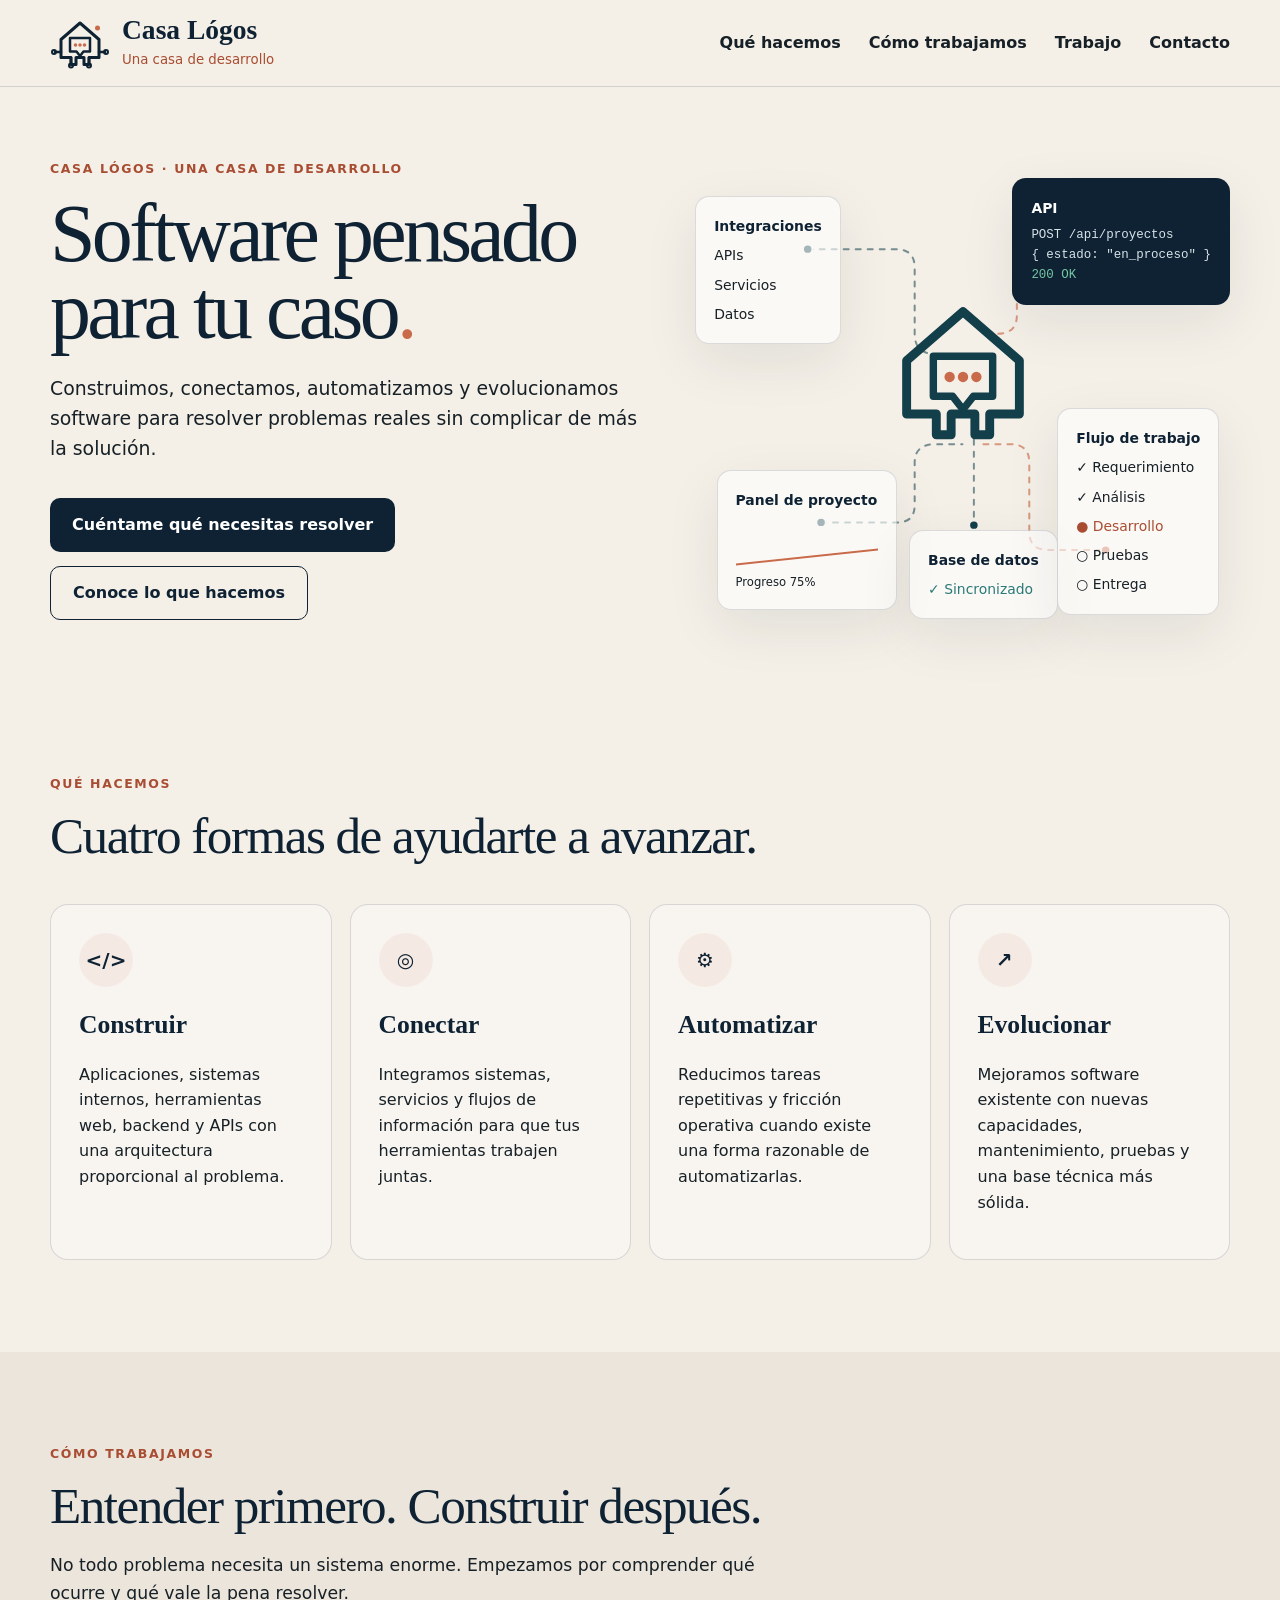
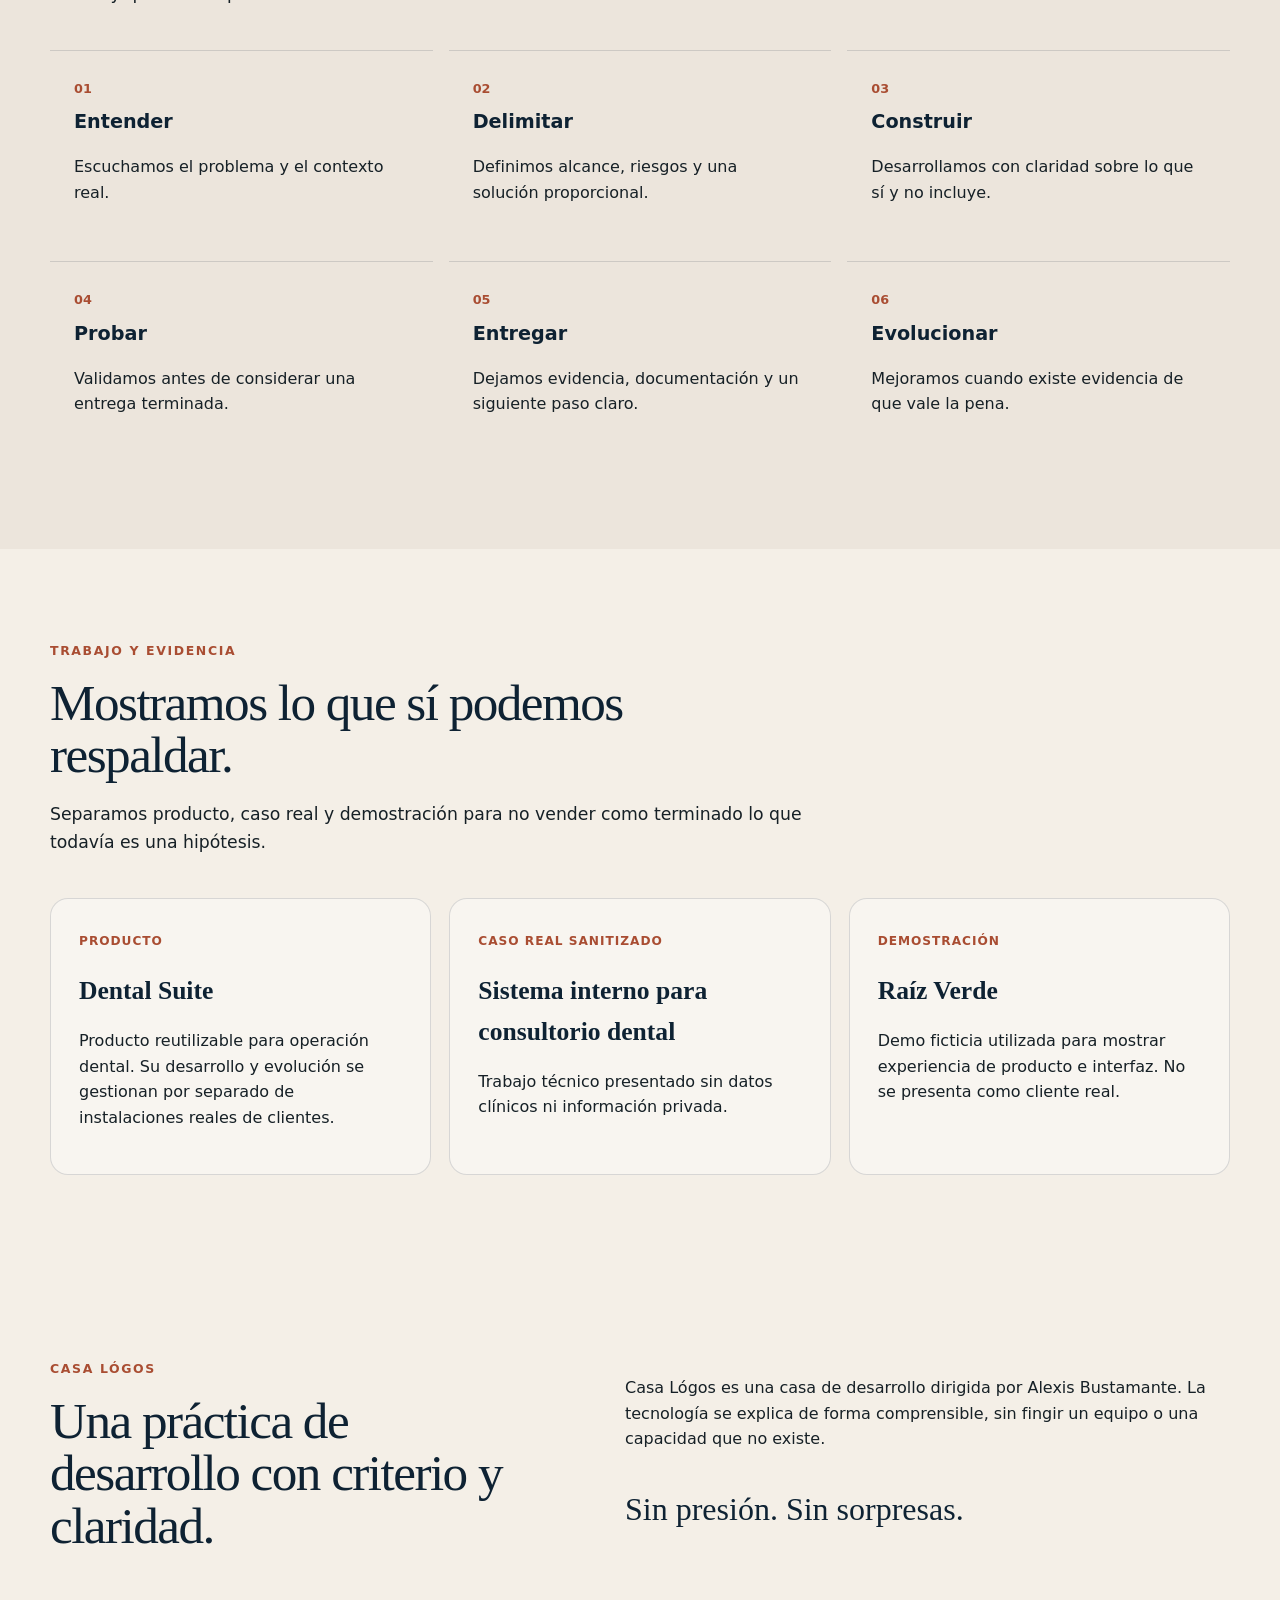
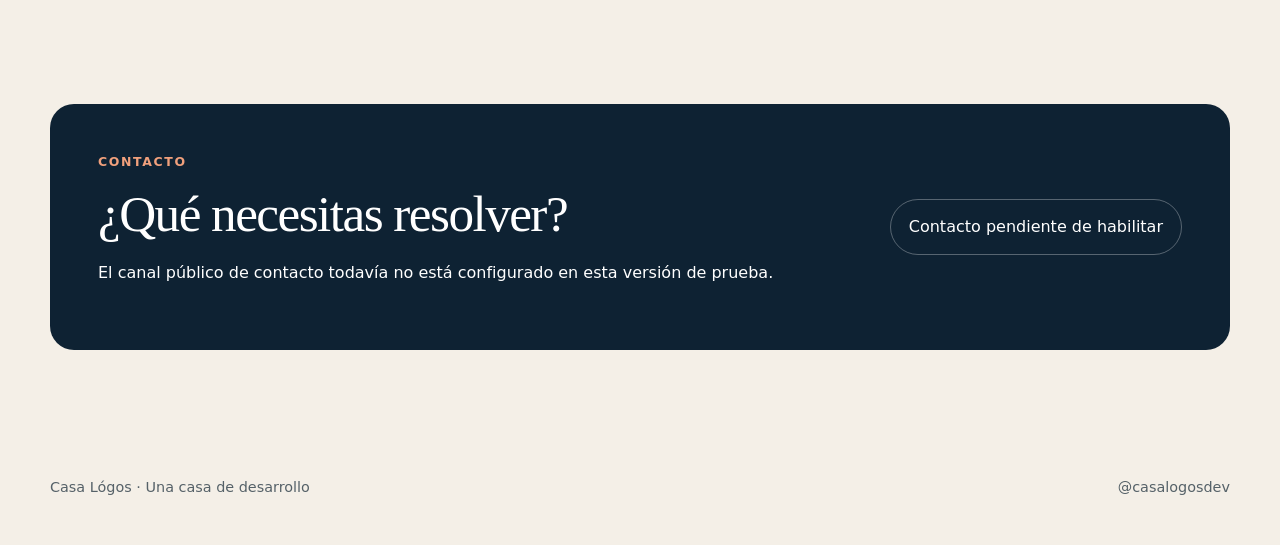
==== index.html @ 87849e40 "feat: refine landing hero and visual hierarchy" ====
<!doctype html>
<html lang="es">
<head>
<meta charset="utf-8">
<meta name="viewport" content="width=device-width, initial-scale=1">
<title>Casa Lógos — Una casa de desarrollo</title>
<meta name="description" content="Casa Lógos construye, conecta, automatiza y evoluciona software pensado para tu caso.">
<link rel="icon" href="assets/favicon.svg" type="image/svg+xml">
<link rel="stylesheet" href="styles.css">
</head>
<body>
<header class="site-header">
<div class="container nav">
<a class="brand" href="#inicio" aria-label="Casa Lógos, inicio">
<svg class="brand-mark" viewBox="0 0 120 120" aria-hidden="true">
<path d="M22 53 60 20l38 33v36H78v14H68V89H52v14H42V89H22Z" fill="none" stroke="currentColor" stroke-width="6" stroke-linejoin="round"/>
<path d="M40 50h40v27H67l-7 9-7-9H40Z" fill="none" stroke="currentColor" stroke-width="5" stroke-linejoin="round"/>
<circle cx="51" cy="64" r="3.5"/><circle cx="60" cy="64" r="3.5"/><circle cx="69" cy="64" r="3.5"/>
<path d="M22 78H10M98 78h12M42 89v12M78 89v12" fill="none" stroke="currentColor" stroke-width="5" stroke-linecap="round"/>
<circle cx="8" cy="78" r="4" fill="none" stroke="currentColor" stroke-width="4"/>
<circle cx="112" cy="78" r="4" fill="none" stroke="currentColor" stroke-width="4"/>
<circle cx="42" cy="105" r="4" fill="none" stroke="currentColor" stroke-width="4"/>
<circle cx="78" cy="105" r="4" fill="none" stroke="currentColor" stroke-width="4"/>
<circle class="accent-dot" cx="95" cy="30" r="5"/>
</svg>
<span><strong>Casa Lógos</strong><small>Una casa de desarrollo</small></span>
</a>
<button class="menu-toggle" aria-expanded="false" aria-controls="menu">Menú</button>
<nav id="menu" class="menu">
<a href="#que-hacemos">Qué hacemos</a>
<a href="#como-trabajamos">Cómo trabajamos</a>
<a href="#trabajo">Trabajo</a>
<a href="#contacto">Contacto</a>
</nav>
</div>
</header>

<main>
<section id="inicio" class="hero">
<div class="container hero-grid">
<div class="hero-copy">
<p class="eyebrow">Casa Lógos · Una casa de desarrollo</p>
<h1>Software pensado<br>para tu caso<span>.</span></h1>
<p class="lead">Construimos, conectamos, automatizamos y evolucionamos software para resolver problemas reales sin complicar de más la solución.</p>
<div class="hero-actions">
<a class="btn primary" href="#contacto">Cuéntame qué necesitas resolver</a>
<a class="btn secondary" href="#que-hacemos">Conoce lo que hacemos</a>
</div>
</div>

<div class="system-visual" aria-label="Diagrama ilustrativo de software, integraciones y flujo de trabajo">
<svg class="system-links" viewBox="0 0 560 500" aria-hidden="true" preserveAspectRatio="none">
<path class="link link-blue" d="M118 98 H210 Q230 98 230 118 V190 Q230 212 252 212 H282"/>
<path class="link link-orange" d="M440 88 H355 Q337 88 337 106 V170 Q337 190 316 190 H300"/>
<path class="link link-blue" d="M132 395 H212 Q230 395 230 376 V330 Q230 310 252 310 H280"/>
<path class="link link-orange" d="M302 310 H330 Q350 310 350 330 V405 Q350 425 370 425 H430"/>
<path class="link link-blue" d="M292 292 V398"/>
<circle class="link-node blue-node" cx="118" cy="98" r="5"/>
<circle class="link-node orange-node" cx="440" cy="88" r="5"/>
<circle class="link-node blue-node" cx="132" cy="395" r="5"/>
<circle class="link-node orange-node" cx="430" cy="425" r="5"/>
<circle class="link-node blue-node" cx="292" cy="398" r="5"/>
</svg>
<div class="node center-node">
<svg viewBox="0 0 120 120" aria-hidden="true">
<path d="M22 53 60 20l38 33v36H78v14H68V89H52v14H42V89H22Z" fill="none" stroke="currentColor" stroke-width="6" stroke-linejoin="round"/>
<path d="M40 50h40v27H67l-7 9-7-9H40Z" fill="none" stroke="currentColor" stroke-width="5" stroke-linejoin="round"/>
<circle cx="51" cy="64" r="3.5"/><circle cx="60" cy="64" r="3.5"/><circle cx="69" cy="64" r="3.5"/>
</svg>
</div>
<div class="panel integrations"><strong>Integraciones</strong><span>APIs</span><span>Servicios</span><span>Datos</span></div>
<div class="panel api"><strong>API</strong><code>POST /api/proyectos<br>{ estado: "en_proceso" }<br><span>200 OK</span></code></div>
<div class="panel progress"><strong>Panel de proyecto</strong><div class="spark"></div><small>Progreso 75%</small></div>
<div class="panel database"><strong>Base de datos</strong><span>✓ Sincronizado</span></div>
<div class="panel workflow"><strong>Flujo de trabajo</strong><span>✓ Requerimiento</span><span>✓ Análisis</span><span class="active">● Desarrollo</span><span>○ Pruebas</span><span>○ Entrega</span></div>
</div>
</div>
</section>

<section id="que-hacemos" class="section">
<div class="container">
<div class="section-heading">
<p class="eyebrow">Qué hacemos</p>
<h2>Cuatro formas de ayudarte a avanzar.</h2>
</div>
<div class="cards">
<article class="card"><div class="icon">&lt;/&gt;</div><h3>Construir</h3><p>Aplicaciones, sistemas internos, herramientas web, backend y APIs con una arquitectura proporcional al problema.</p></article>
<article class="card"><div class="icon">◎</div><h3>Conectar</h3><p>Integramos sistemas, servicios y flujos de información para que tus herramientas trabajen juntas.</p></article>
<article class="card"><div class="icon">⚙</div><h3>Automatizar</h3><p>Reducimos tareas repetitivas y fricción operativa cuando existe una forma razonable de automatizarlas.</p></article>
<article class="card"><div class="icon">↗</div><h3>Evolucionar</h3><p>Mejoramos software existente con nuevas capacidades, mantenimiento, pruebas y una base técnica más sólida.</p></article>
</div>
</div>
</section>

<section id="como-trabajamos" class="section alt">
<div class="container">
<div class="section-heading">
<p class="eyebrow">Cómo trabajamos</p>
<h2>Entender primero. Construir después.</h2>
<p>No todo problema necesita un sistema enorme. Empezamos por comprender qué ocurre y qué vale la pena resolver.</p>
</div>
<ol class="steps">
<li><span>01</span><strong>Entender</strong><p>Escuchamos el problema y el contexto real.</p></li>
<li><span>02</span><strong>Delimitar</strong><p>Definimos alcance, riesgos y una solución proporcional.</p></li>
<li><span>03</span><strong>Construir</strong><p>Desarrollamos con claridad sobre lo que sí y no incluye.</p></li>
<li><span>04</span><strong>Probar</strong><p>Validamos antes de considerar una entrega terminada.</p></li>
<li><span>05</span><strong>Entregar</strong><p>Dejamos evidencia, documentación y un siguiente paso claro.</p></li>
<li><span>06</span><strong>Evolucionar</strong><p>Mejoramos cuando existe evidencia de que vale la pena.</p></li>
</ol>
</div>
</section>

<section id="trabajo" class="section">
<div class="container">
<div class="section-heading">
<p class="eyebrow">Trabajo y evidencia</p>
<h2>Mostramos lo que sí podemos respaldar.</h2>
<p>Separamos producto, caso real y demostración para no vender como terminado lo que todavía es una hipótesis.</p>
</div>
<div class="work-grid">
<article class="work-card"><span class="tag">Producto</span><h3>Dental Suite</h3><p>Producto reutilizable para operación dental. Su desarrollo y evolución se gestionan por separado de instalaciones reales de clientes.</p></article>
<article class="work-card"><span class="tag">Caso real sanitizado</span><h3>Sistema interno para consultorio dental</h3><p>Trabajo técnico presentado sin datos clínicos ni información privada.</p></article>
<article class="work-card"><span class="tag">Demostración</span><h3>Raíz Verde</h3><p>Demo ficticia utilizada para mostrar experiencia de producto e interfaz. No se presenta como cliente real.</p></article>
</div>
</div>
</section>

<section class="section about">
<div class="container about-grid">
<div>
<p class="eyebrow">Casa Lógos</p>
<h2>Una práctica de desarrollo con criterio y claridad.</h2>
</div>
<div>
<p>Casa Lógos es una casa de desarrollo dirigida por Alexis Bustamante. La tecnología se explica de forma comprensible, sin fingir un equipo o una capacidad que no existe.</p>
<p class="principle">Sin presión. Sin sorpresas.</p>
</div>
</div>
</section>

<section id="contacto" class="contact section">
<div class="container contact-box">
<div>
<p class="eyebrow">Contacto</p>
<h2>¿Qué necesitas resolver?</h2>
<p>El canal público de contacto todavía no está configurado en esta versión de prueba.</p>
</div>
<span class="pending">Contacto pendiente de habilitar</span>
</div>
</section>
</main>

<footer>
<div class="container footer-inner">
<span>Casa Lógos · Una casa de desarrollo</span>
<span>@casalogosdev</span>
</div>
</footer>

<script src="script.js"></script>
</body>
</html>
---- styles.css ----
:root{
--paper:#F4EFE7;
--paper-2:#ECE5DC;
--navy:#0E2233;
--blue:#123F4A;
--teal:#2B7A78;
--orange:#C96B4B;
--orange-text:#A94D32;
--text:#162026;
--white:#FFFFFF;
--border:rgba(14,34,51,.14);
--shadow:0 18px 55px rgba(14,34,51,.08);
}
*{box-sizing:border-box}
html{scroll-behavior:smooth}
body{margin:0;background:var(--paper);color:var(--text);font-family:Inter,system-ui,-apple-system,BlinkMacSystemFont,"Segoe UI",sans-serif;line-height:1.6}
a{color:inherit;text-decoration:none}
.container{width:min(1180px,calc(100% - 40px));margin:auto}
.site-header{position:sticky;top:0;z-index:10;background:rgba(244,239,231,.9);backdrop-filter:blur(14px);border-bottom:1px solid var(--border)}
.nav{min-height:86px;display:flex;align-items:center;justify-content:space-between;gap:28px}
.brand{display:flex;align-items:center;gap:12px;color:var(--navy)}
.brand-mark{width:60px;height:60px;fill:var(--orange);flex:none}
.brand strong{display:block;font-family:Georgia,"Times New Roman",serif;font-size:1.72rem;line-height:1}
.brand small{display:block;color:var(--orange-text);margin-top:6px}
.menu{display:flex;gap:28px;font-weight:600}
.menu a:hover{color:var(--orange-text)}
.menu-toggle{display:none;border:1px solid var(--border);background:transparent;padding:9px 13px;border-radius:999px;color:var(--navy)}
.hero{padding:72px 0 62px}
.hero-grid{display:grid;grid-template-columns:1.05fr .95fr;gap:54px;align-items:center}
.eyebrow{text-transform:uppercase;letter-spacing:.13em;font-weight:800;font-size:.78rem;color:var(--orange-text);margin:0 0 16px}
h1,h2,h3{color:var(--navy);margin-top:0}
h1,h2{font-family:Georgia,"Times New Roman",serif;font-weight:500}
h1{font-size:clamp(3.4rem,6.4vw,6rem);line-height:.94;letter-spacing:-.045em;margin-bottom:24px}
h1 span{color:var(--orange)}
h2{font-size:clamp(2.4rem,4vw,4.2rem);line-height:1.02;letter-spacing:-.03em;margin-bottom:20px}
.lead{font-size:1.18rem;max-width:650px}
.hero-actions{display:flex;gap:14px;flex-wrap:wrap;margin-top:34px}
.btn{display:inline-flex;justify-content:center;align-items:center;min-height:54px;padding:0 22px;border-radius:10px;font-weight:800}
.btn.primary{background:var(--navy);color:white}
.btn.secondary{border:1.5px solid var(--navy);color:var(--navy)}
.system-visual{position:relative;min-height:460px}
.system-links{position:absolute;inset:0;width:100%;height:100%;z-index:0;pointer-events:none}
.link{fill:none;stroke-width:2;stroke-linecap:round;stroke-dasharray:5 7;vector-effect:non-scaling-stroke}
.link-blue{stroke:rgba(18,63,74,.55)}
.link-orange{stroke:rgba(201,107,75,.65)}
.link-node{stroke:var(--paper);stroke-width:2;vector-effect:non-scaling-stroke}
.blue-node{fill:var(--blue)}
.orange-node{fill:var(--orange)}
.node,.panel{position:absolute;z-index:1;background:rgba(255,255,255,.62);border:1px solid var(--border);box-shadow:var(--shadow);border-radius:14px}
.center-node{width:178px;height:178px;left:50%;top:46%;transform:translate(-50%,-50%);display:grid;place-items:center;background:transparent;border:none;box-shadow:none;color:var(--blue);fill:var(--orange)}
.center-node svg{width:100%;height:100%}
.panel{padding:18px;display:flex;flex-direction:column;gap:7px;font-size:.87rem}
.panel strong{color:var(--navy)}
.integrations{left:0;top:8%}
.api{right:0;top:4%;background:var(--navy);color:#d8e3e8}
.api strong{color:#fff}.api code{font-size:.78rem}.api code span{color:#73c7a3}
.progress{left:4%;bottom:2%;width:180px}
.spark{height:34px;border-bottom:2px solid var(--orange);transform:skewY(-6deg);margin:5px 0 8px}
.database{left:40%;bottom:0}
.database span{color:var(--teal)}
.workflow{right:2%;bottom:1%}
.workflow .active{color:var(--orange-text)}
.section{padding:92px 0}
.section.alt{background:var(--paper-2)}
.section-heading{max-width:760px;margin-bottom:42px}
.section-heading>p:not(.eyebrow){font-size:1.08rem}
.cards{display:grid;grid-template-columns:repeat(4,1fr);gap:18px}
.card,.work-card{border:1px solid var(--border);border-radius:18px;padding:28px;background:rgba(255,255,255,.38);min-height:250px}
.card .icon{width:54px;height:54px;border-radius:50%;display:grid;place-items:center;background:rgba(201,107,75,.08);color:var(--navy);font-weight:900;font-size:1.25rem}
.card h3,.work-card h3{font-family:Georgia,"Times New Roman",serif;font-size:1.6rem;margin:18px 0 12px}
.steps{list-style:none;padding:0;margin:0;display:grid;grid-template-columns:repeat(3,1fr);gap:16px}
.steps li{padding:24px;border-top:1px solid var(--border)}
.steps span{font-weight:800;color:var(--orange-text);font-size:.8rem}
.steps strong{display:block;color:var(--navy);font-size:1.2rem;margin-top:7px}
.work-grid{display:grid;grid-template-columns:repeat(3,1fr);gap:18px}
.tag{display:inline-block;color:var(--orange-text);font-size:.76rem;font-weight:800;text-transform:uppercase;letter-spacing:.08em}
.about-grid{display:grid;grid-template-columns:.9fr 1.1fr;gap:80px}
.principle{font-family:Georgia,"Times New Roman",serif;color:var(--navy);font-size:2rem}
.contact{padding-top:40px}
.contact-box{background:var(--navy);color:white;border-radius:24px;padding:48px;display:flex;justify-content:space-between;gap:30px;align-items:center}
.contact-box h2{color:white}
.contact-box .eyebrow{color:#f0a07c}
.pending{border:1px solid rgba(255,255,255,.3);padding:14px 18px;border-radius:999px;white-space:nowrap}
footer{padding:34px 0 46px}
.footer-inner{display:flex;justify-content:space-between;gap:24px;color:#556168;font-size:.9rem}
@media(max-width:900px){
.menu-toggle{display:block}
.menu{display:none;position:absolute;top:82px;left:20px;right:20px;background:var(--paper);border:1px solid var(--border);border-radius:14px;padding:16px;flex-direction:column;box-shadow:var(--shadow)}
.menu.open{display:flex}
.hero-grid,.about-grid{grid-template-columns:1fr}
.system-visual{min-height:480px}
.cards{grid-template-columns:repeat(2,1fr)}
.work-grid{grid-template-columns:1fr}
}
@media(max-width:620px){
.container{width:min(100% - 28px,1180px).system-links{display:none}}
.brand strong{font-size:1.35rem}
.brand small{font-size:.74rem}
.hero{padding-top:56px}
h1{font-size:3.25rem}
.system-visual{min-height:620px}
.integrations{left:0;top:0}
.api{right:0;top:18%}
.center-node{top:46%;width:145px;height:145px}
.progress{left:0;bottom:7%}
.database{left:38%;bottom:0}
.workflow{right:0;bottom:12%}
.cards,.steps{grid-template-columns:1fr}
.contact-box{padding:32px 24px;align-items:flex-start;flex-direction:column}
.pending{white-space:normal}
.footer-inner{flex-direction:column}
}
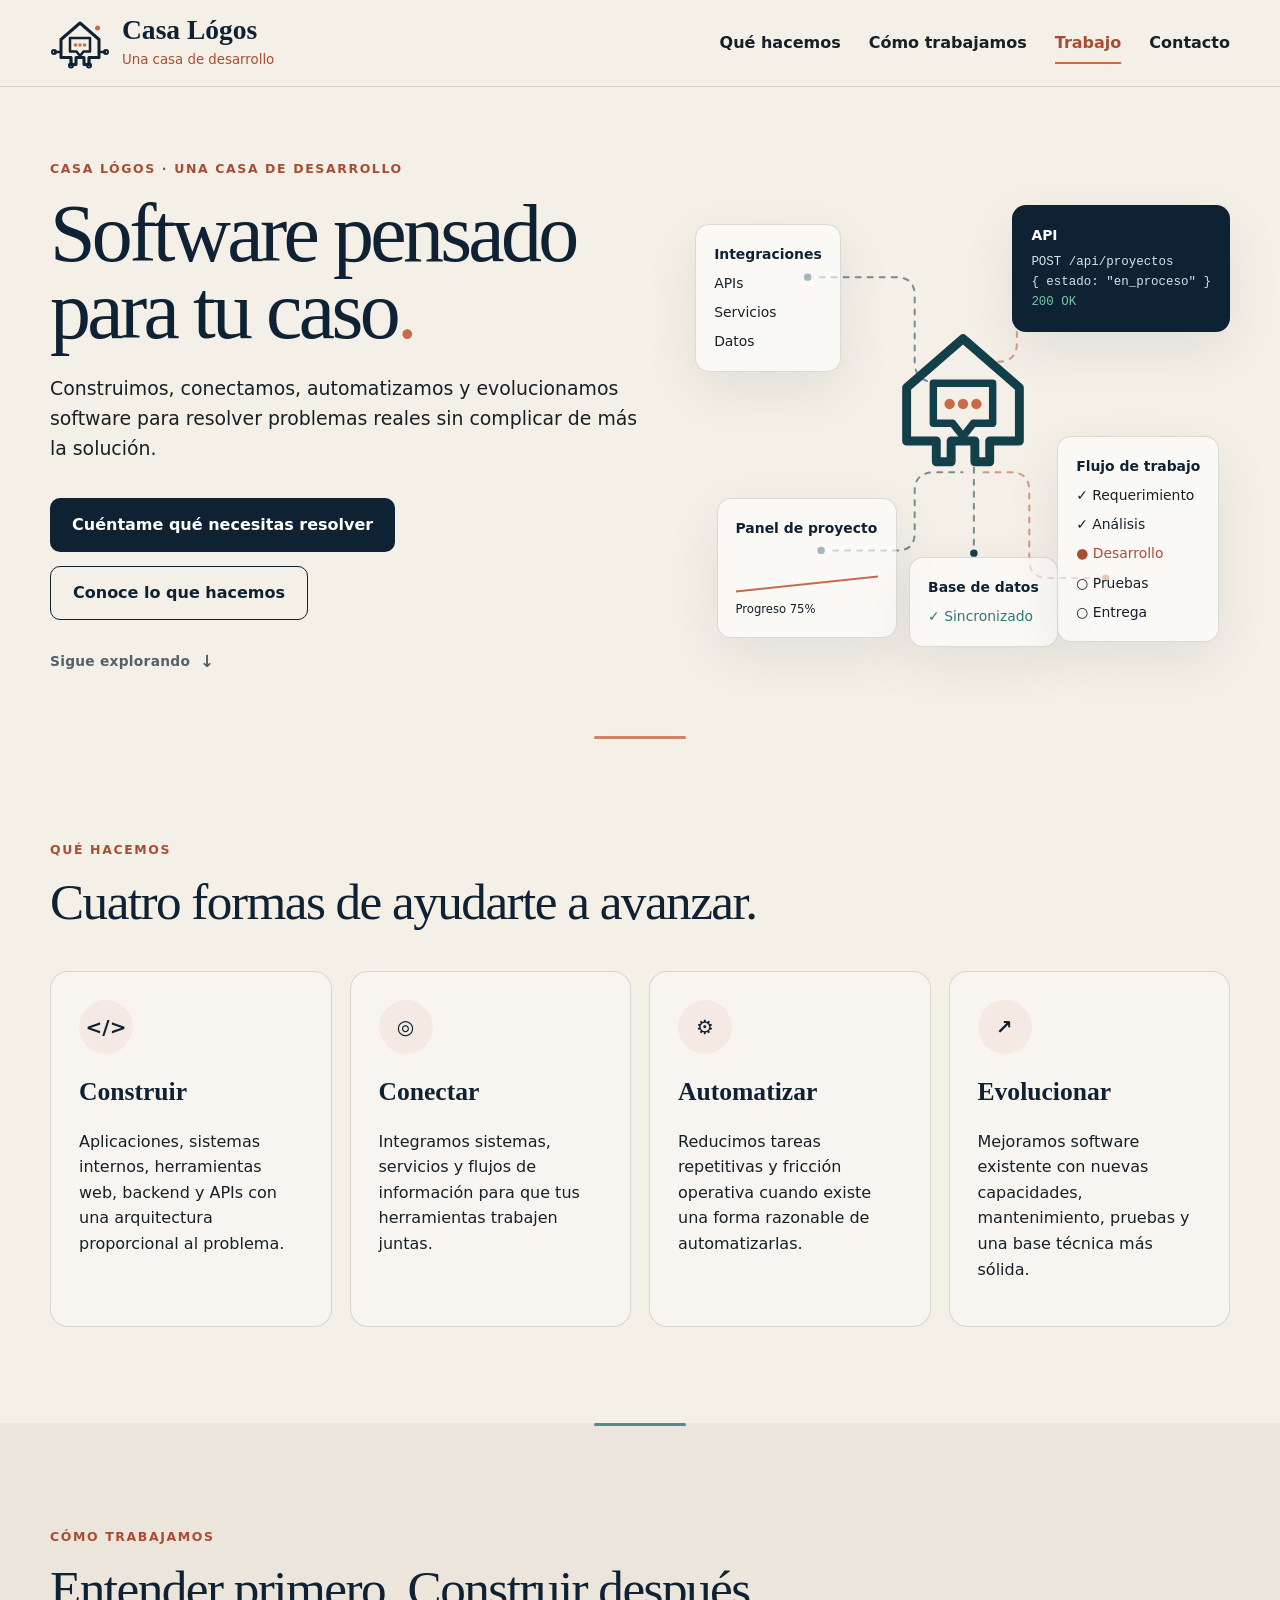
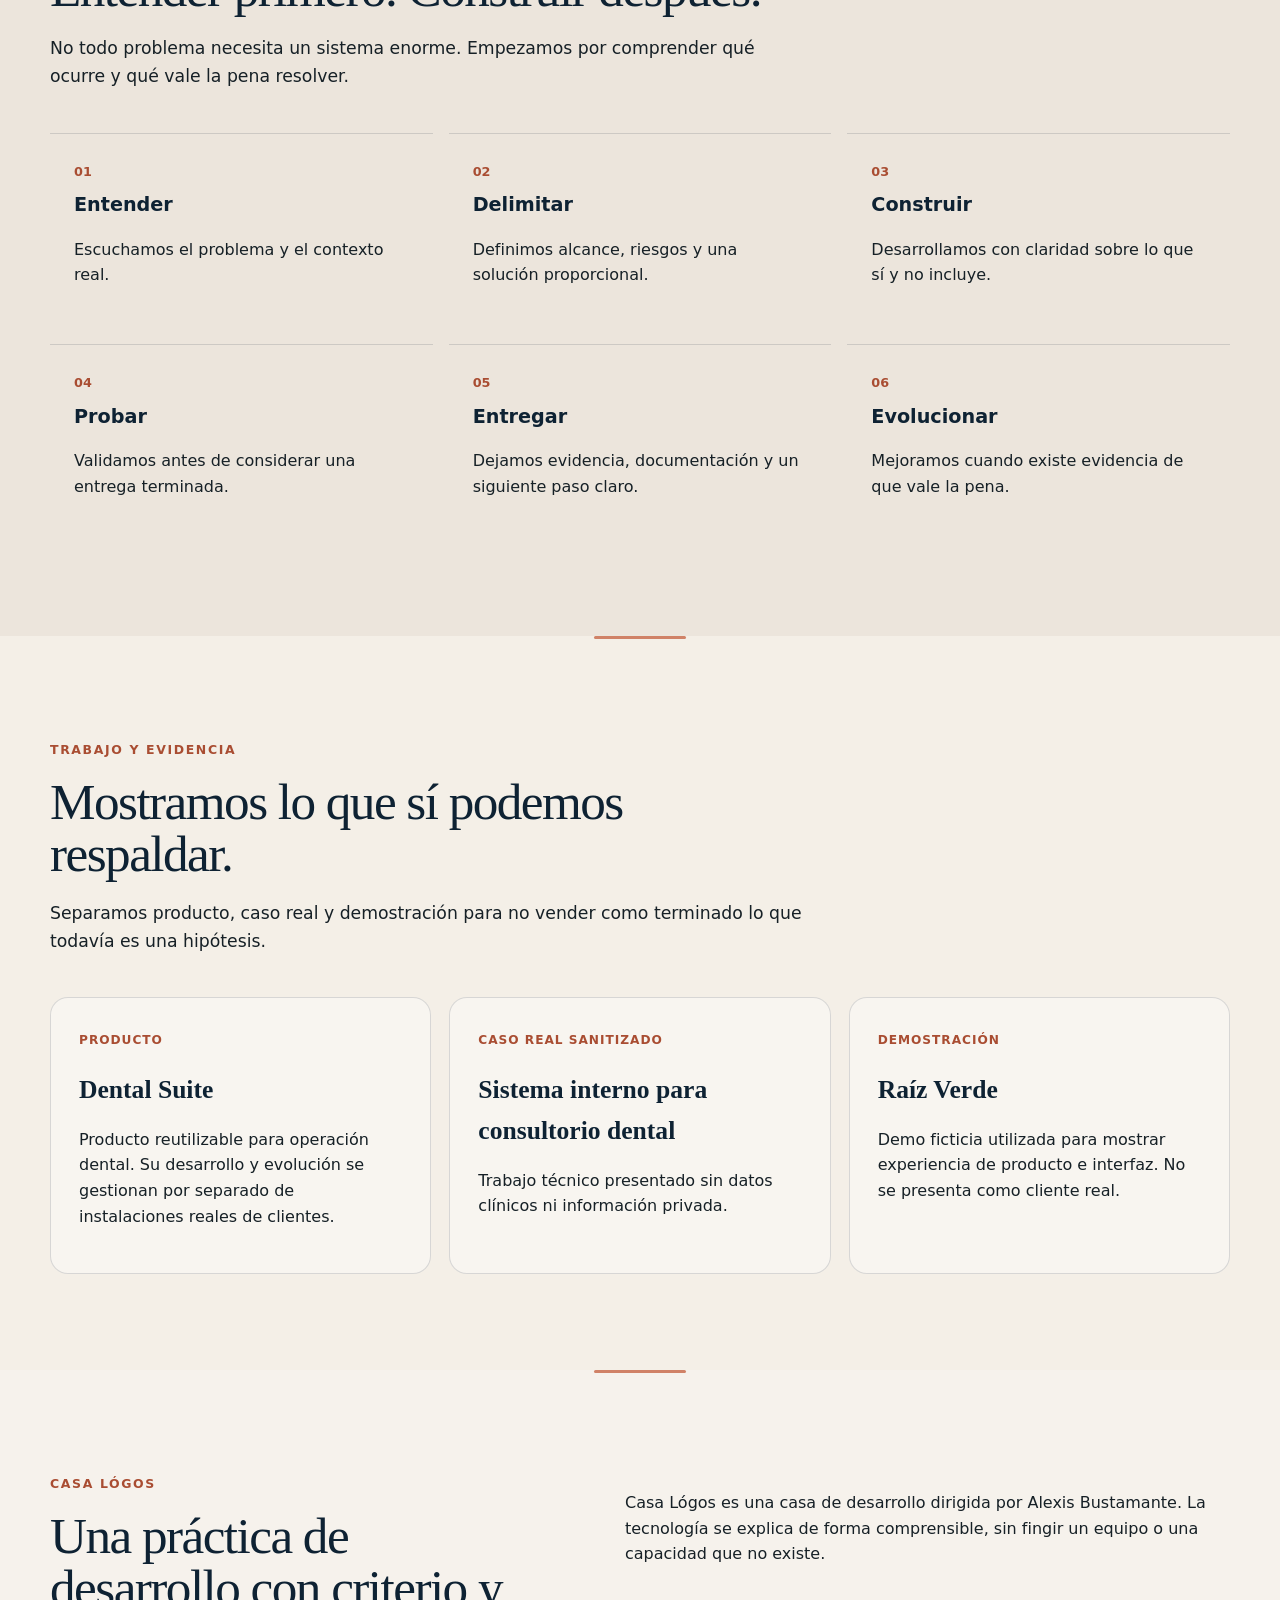
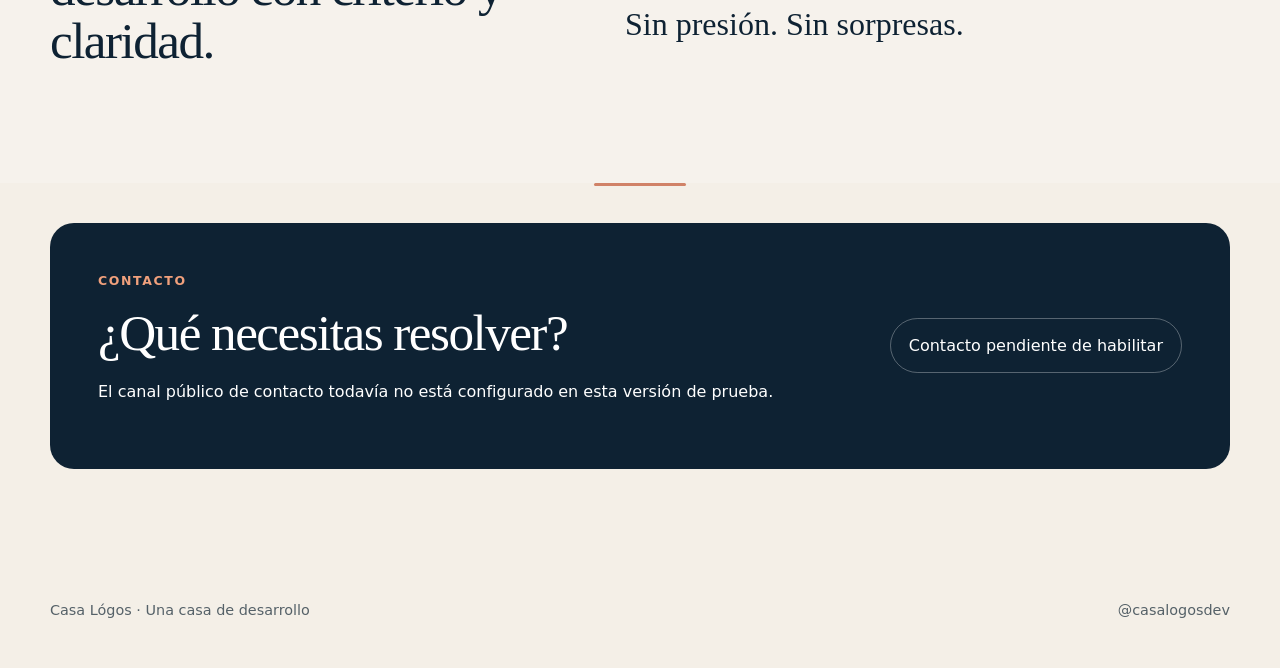
==== commit 99492882: "feat: refine mobile landing experience" ====
--- a/index.html
+++ b/index.html
@@ -6,7 +6,7 @@
 <title>Casa Lógos — Una casa de desarrollo</title>
 <meta name="description" content="Casa Lógos construye, conecta, automatiza y evoluciona software pensado para tu caso.">
 <link rel="icon" href="assets/favicon.svg" type="image/svg+xml">
-<link rel="stylesheet" href="styles.css">
+<link rel="stylesheet" href="styles.css?v=4">
 </head>
 <body>
 <header class="site-header">
@@ -27,6 +27,7 @@
 </a>
 <button class="menu-toggle" aria-expanded="false" aria-controls="menu">Menú</button>
 <nav id="menu" class="menu">
+<span class="menu-kicker">Explorar Casa Lógos</span>
 <a href="#que-hacemos">Qué hacemos</a>
 <a href="#como-trabajamos">Cómo trabajamos</a>
 <a href="#trabajo">Trabajo</a>
@@ -46,6 +47,10 @@
 <a class="btn primary" href="#contacto">Cuéntame qué necesitas resolver</a>
 <a class="btn secondary" href="#que-hacemos">Conoce lo que hacemos</a>
 </div>
+<a class="scroll-cue" href="#que-hacemos" aria-label="Seguir explorando Casa Lógos">
+<span>Sigue explorando</span>
+<span class="scroll-cue-arrow" aria-hidden="true">↓</span>
+</a>
 </div>
 
 <div class="system-visual" aria-label="Diagrama ilustrativo de software, integraciones y flujo de trabajo">
@@ -157,6 +162,6 @@
 </div>
 </footer>
 
-<script src="script.js"></script>
+<script src="script.js?v=4"></script>
 </body>
 </html>
--- a/styles.css
+++ b/styles.css
@@ -14,6 +14,7 @@
 *{box-sizing:border-box}
 html{scroll-behavior:smooth}
 body{margin:0;background:var(--paper);color:var(--text);font-family:Inter,system-ui,-apple-system,BlinkMacSystemFont,"Segoe UI",sans-serif;line-height:1.6}
+[id]{scroll-margin-top:110px}
 a{color:inherit;text-decoration:none}
 .container{width:min(1180px,calc(100% - 40px));margin:auto}
 .site-header{position:sticky;top:0;z-index:10;background:rgba(244,239,231,.9);backdrop-filter:blur(14px);border-bottom:1px solid var(--border)}
@@ -23,7 +24,11 @@
 .brand strong{display:block;font-family:Georgia,"Times New Roman",serif;font-size:1.72rem;line-height:1}
 .brand small{display:block;color:var(--orange-text);margin-top:6px}
 .menu{display:flex;gap:28px;font-weight:600}
-.menu a:hover{color:var(--orange-text)}
+.menu-kicker{display:none}
+.menu a{position:relative;transition:color .22s ease}
+.menu a::after{content:"";position:absolute;left:0;right:0;bottom:-8px;height:2px;background:var(--orange);transform:scaleX(0);transform-origin:left;transition:transform .22s ease}
+.menu a:hover,.menu a.active{color:var(--orange-text)}
+.menu a.active::after{transform:scaleX(1)}
 .menu-toggle{display:none;border:1px solid var(--border);background:transparent;padding:9px 13px;border-radius:999px;color:var(--navy)}
 .hero{padding:72px 0 62px}
 .hero-grid{display:grid;grid-template-columns:1.05fr .95fr;gap:54px;align-items:center}
@@ -35,9 +40,12 @@
 h2{font-size:clamp(2.4rem,4vw,4.2rem);line-height:1.02;letter-spacing:-.03em;margin-bottom:20px}
 .lead{font-size:1.18rem;max-width:650px}
 .hero-actions{display:flex;gap:14px;flex-wrap:wrap;margin-top:34px}
-.btn{display:inline-flex;justify-content:center;align-items:center;min-height:54px;padding:0 22px;border-radius:10px;font-weight:800}
+.btn{display:inline-flex;justify-content:center;align-items:center;min-height:54px;padding:0 22px;border-radius:10px;font-weight:800;transition:transform .22s ease,box-shadow .22s ease,background-color .22s ease}
 .btn.primary{background:var(--navy);color:white}
 .btn.secondary{border:1.5px solid var(--navy);color:var(--navy)}
+.scroll-cue{display:inline-flex;align-items:center;gap:10px;margin-top:28px;color:#556168;font-size:.86rem;font-weight:700;letter-spacing:.02em;transition:color .22s ease}
+.scroll-cue:hover{color:var(--orange-text)}
+.scroll-cue-arrow{font-size:1.05rem;animation:scroll-cue 1.8s ease-in-out infinite}
 .system-visual{position:relative;min-height:460px}
 .system-links{position:absolute;inset:0;width:100%;height:100%;z-index:0;pointer-events:none}
 .link{fill:none;stroke-width:2;stroke-linecap:round;stroke-dasharray:5 7;vector-effect:non-scaling-stroke}
@@ -60,8 +68,11 @@
 .database span{color:var(--teal)}
 .workflow{right:2%;bottom:1%}
 .workflow .active{color:var(--orange-text)}
-.section{padding:92px 0}
+.section{position:relative;padding:104px 0 96px;border-top:0}
+.section::before{content:"";position:absolute;top:0;left:50%;width:min(92px,24vw);height:3px;border-radius:999px;background:var(--orange);transform:translateX(-50%);opacity:.82}
 .section.alt{background:var(--paper-2)}
+.section.alt::before{background:var(--teal)}
+.about{background:rgba(255,255,255,.20)}
 .section-heading{max-width:760px;margin-bottom:42px}
 .section-heading>p:not(.eyebrow){font-size:1.08rem}
 .cards{display:grid;grid-template-columns:repeat(4,1fr);gap:18px}
@@ -83,6 +94,19 @@
 .pending{border:1px solid rgba(255,255,255,.3);padding:14px 18px;border-radius:999px;white-space:nowrap}
 footer{padding:34px 0 46px}
 .footer-inner{display:flex;justify-content:space-between;gap:24px;color:#556168;font-size:.9rem}
+@keyframes scroll-cue{0%,100%{transform:translateY(0)}50%{transform:translateY(5px)}}
+.reveal-target{opacity:1;transform:none;filter:none}
+.reveal-ready .reveal-target{opacity:0;transform:translateY(38px);filter:blur(3px)}
+.reveal-ready .reveal-target.is-visible{opacity:1;transform:none;filter:none;transition:opacity .72s cubic-bezier(.2,.7,.2,1),transform .72s cubic-bezier(.2,.7,.2,1),filter .72s ease}
+@media(hover:hover) and (pointer:fine){
+.btn:hover{transform:translateY(-2px);box-shadow:0 10px 24px rgba(14,34,51,.12)}
+.card,.work-card{transition:transform .22s ease,border-color .22s ease,background-color .22s ease}
+.card:hover,.work-card:hover{transform:translateY(-4px);border-color:rgba(201,107,75,.32);background:rgba(255,255,255,.52)}
+}
+@media(prefers-reduced-motion:reduce){
+html{scroll-behavior:auto}
+.scroll-cue-arrow{animation:none}
+}
 @media(max-width:900px){
 .menu-toggle{display:block}
 .menu{display:none;position:absolute;top:82px;left:20px;right:20px;background:var(--paper);border:1px solid var(--border);border-radius:14px;padding:16px;flex-direction:column;box-shadow:var(--shadow)}
@@ -91,9 +115,15 @@
 .system-visual{min-height:480px}
 .cards{grid-template-columns:repeat(2,1fr)}
 .work-grid{grid-template-columns:1fr}
+.menu{gap:6px;padding:18px}
+.menu-kicker{display:block;padding:4px 12px 10px;color:#6d7478;font-size:.72rem;font-weight:800;letter-spacing:.11em;text-transform:uppercase}
+.menu a{padding:11px 12px;border-radius:10px}
+.menu a::after{display:none}
+.menu a.active{background:rgba(201,107,75,.10);box-shadow:inset 3px 0 0 var(--orange);color:var(--orange-text)}
 }
 @media(max-width:620px){
-.container{width:min(100% - 28px,1180px).system-links{display:none}}
+.container{width:min(100% - 28px,1180px)}
+.system-links{display:none}
 .brand strong{font-size:1.35rem}
 .brand small{font-size:.74rem}
 .hero{padding-top:56px}
@@ -110,3 +140,33 @@
 .pending{white-space:normal}
 .footer-inner{flex-direction:column}
 }
+@media(max-width:360px){
+.system-visual{
+display:grid;
+grid-template-columns:1fr;
+grid-template-areas:
+"integrations"
+"api"
+"logo"
+"workflow"
+"progress"
+"database";
+gap:14px;
+min-height:0;
+}
+.system-visual .panel,.system-visual .center-node{
+position:relative;
+left:auto;
+right:auto;
+top:auto;
+bottom:auto;
+transform:none;
+width:auto;
+}
+.integrations{grid-area:integrations}
+.api{grid-area:api}
+.center-node{grid-area:logo;justify-self:center;width:145px!important;height:145px}
+.workflow{grid-area:workflow}
+.progress{grid-area:progress}
+.database{grid-area:database}
+}
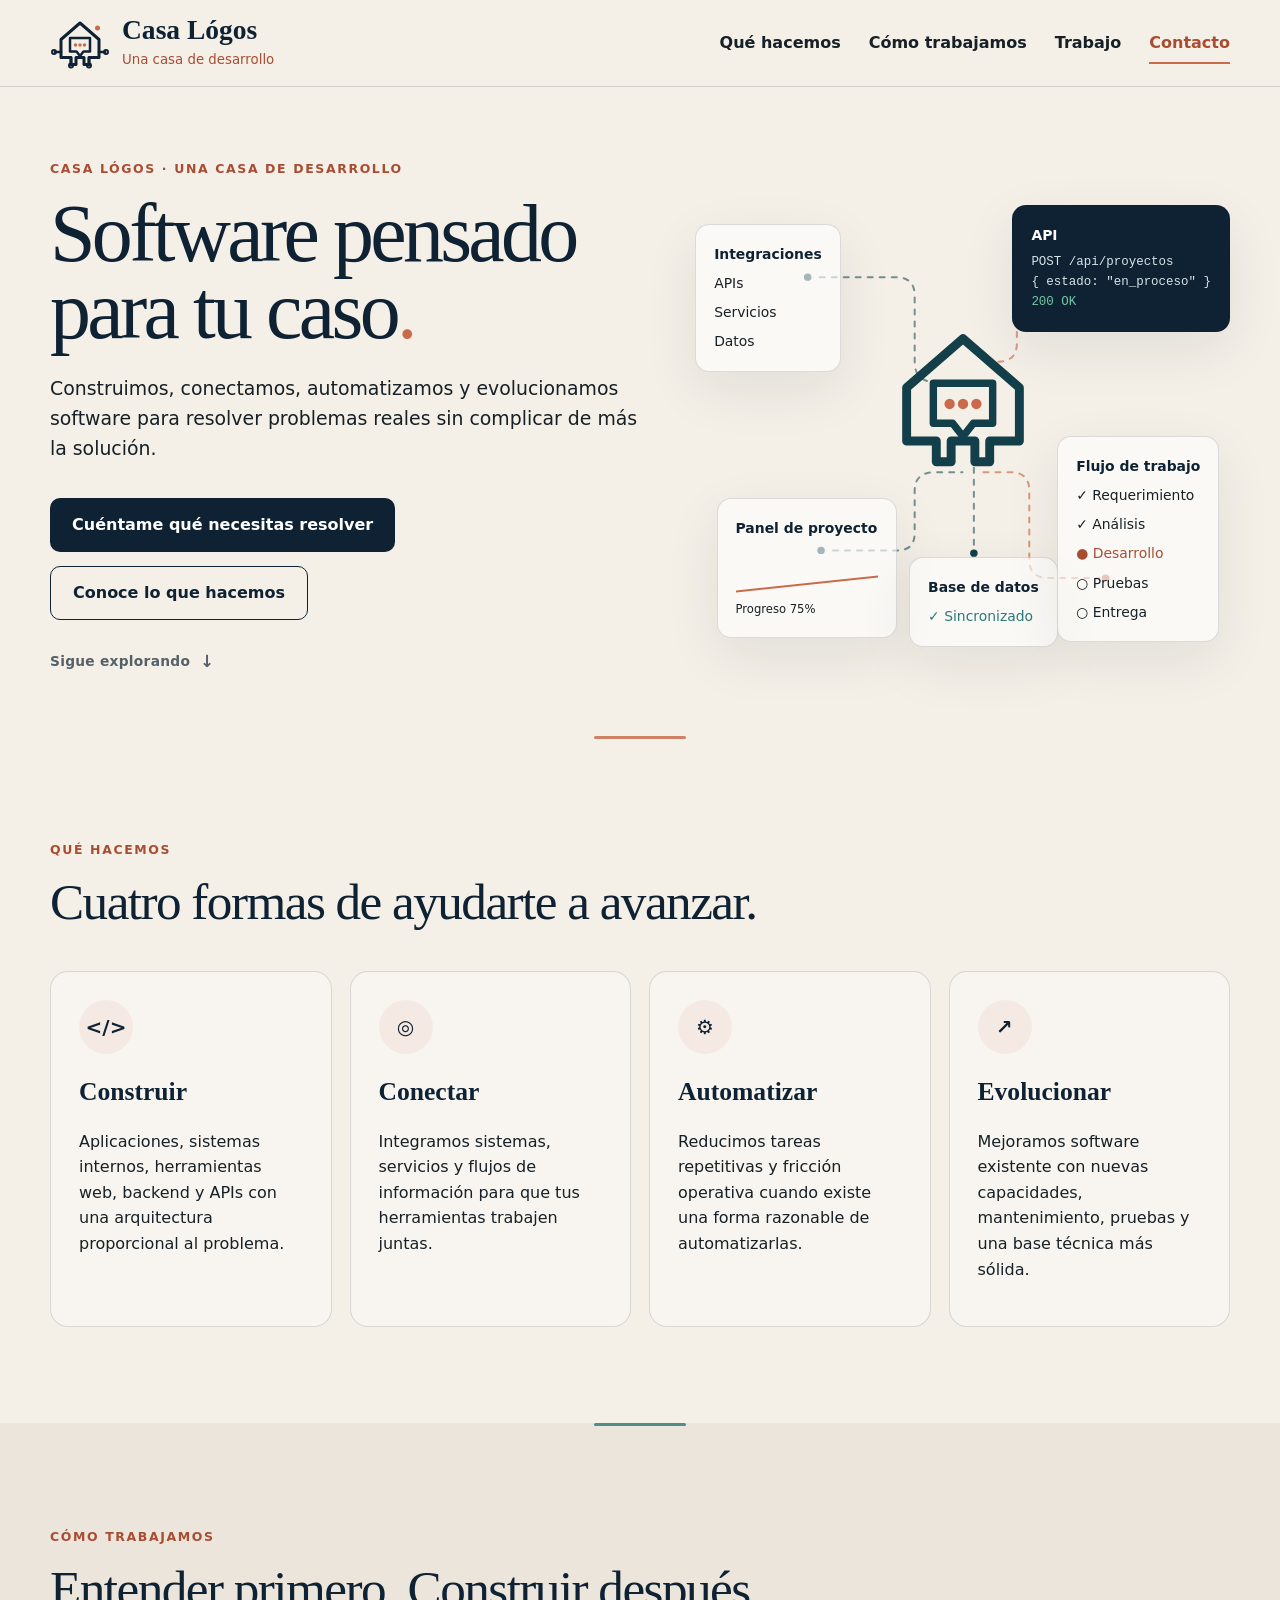
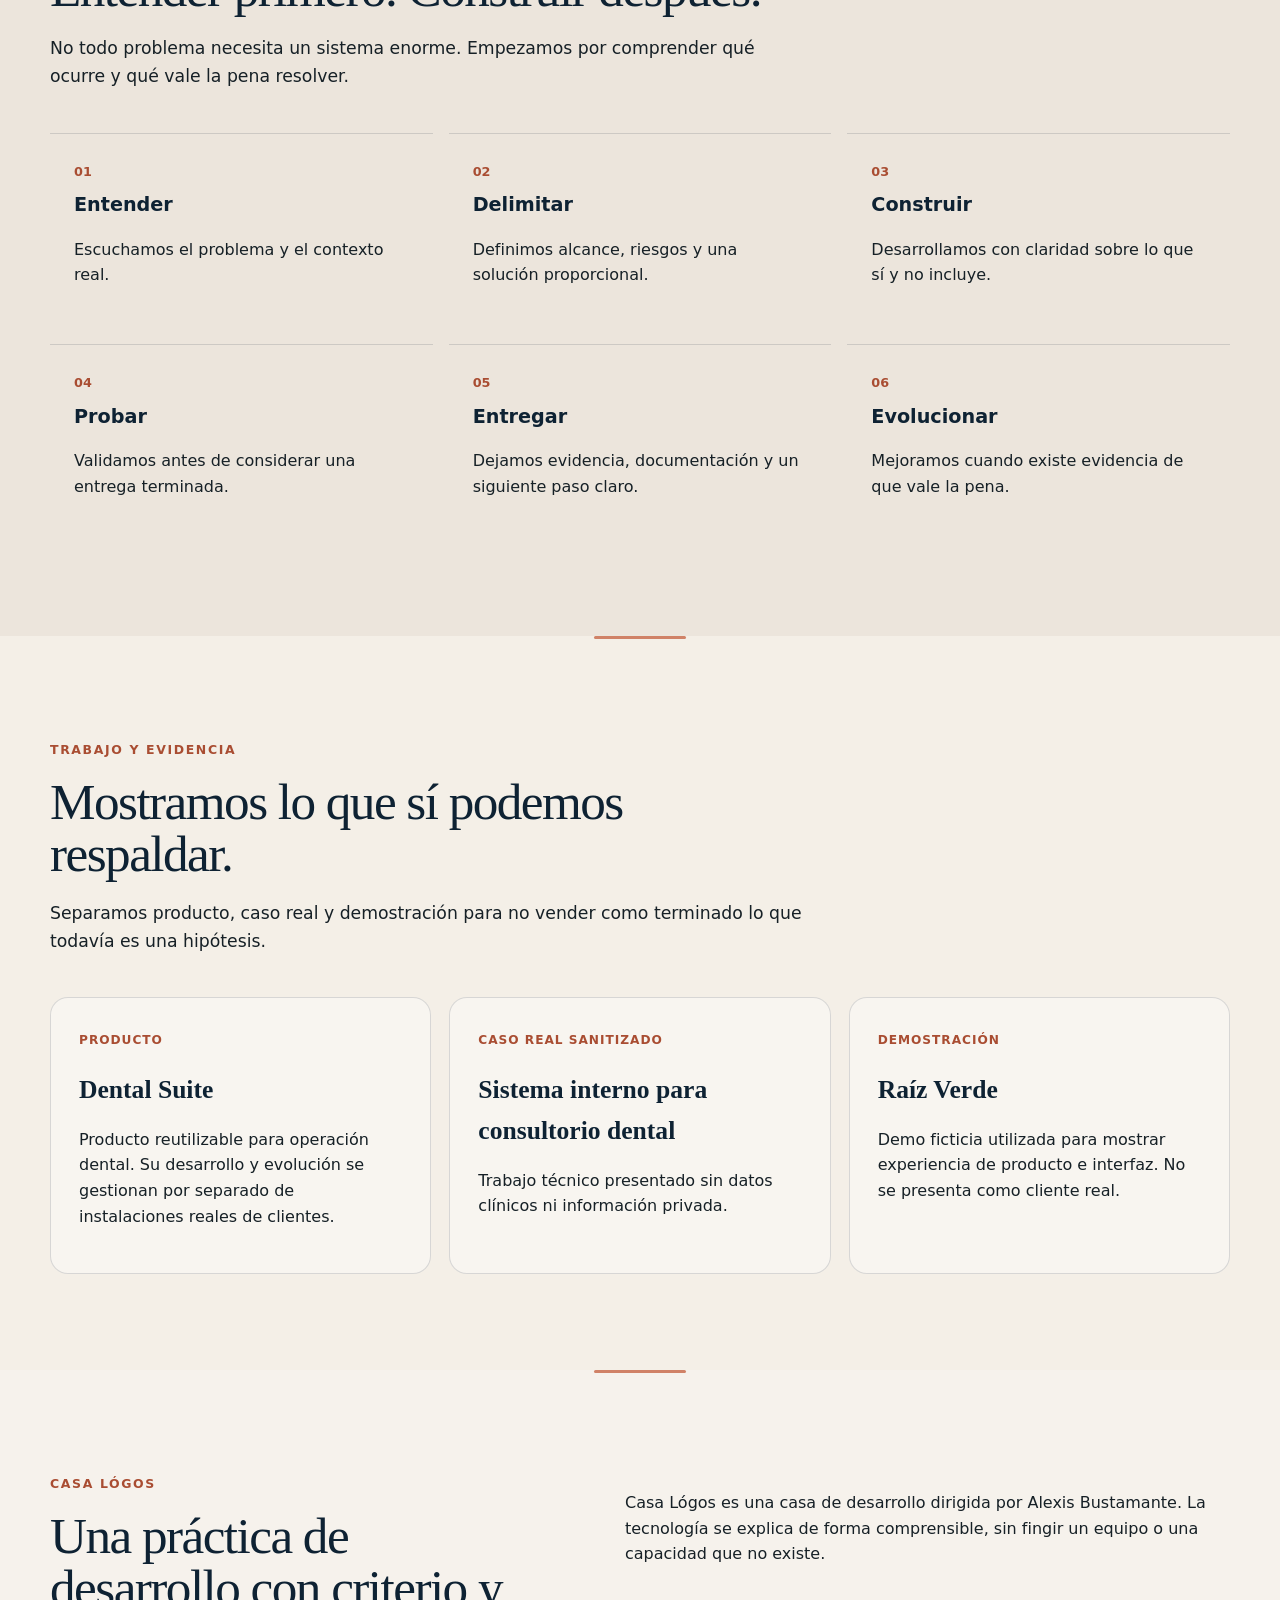
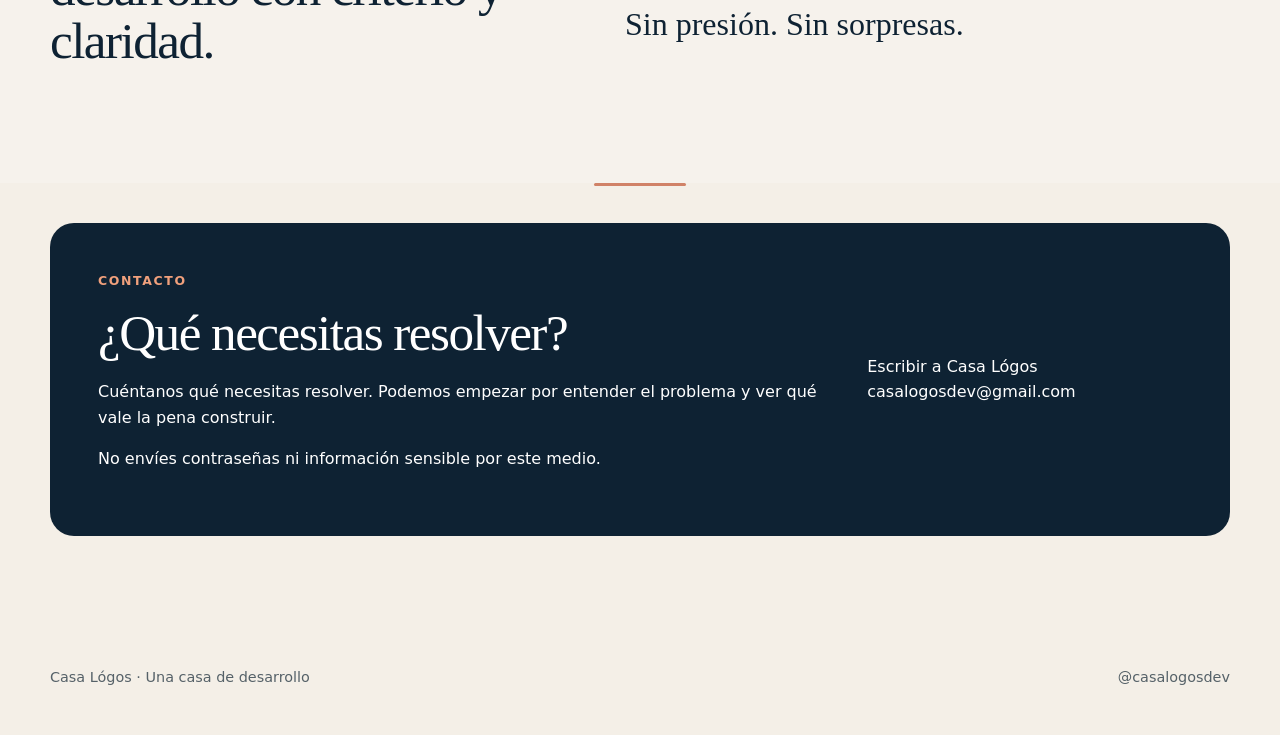
==== commit e940cbe3: "feat: add public email contact" ====
--- a/index.html
+++ b/index.html
@@ -6,7 +6,7 @@
 <title>Casa Lógos — Una casa de desarrollo</title>
 <meta name="description" content="Casa Lógos construye, conecta, automatiza y evoluciona software pensado para tu caso.">
 <link rel="icon" href="assets/favicon.svg" type="image/svg+xml">
-<link rel="stylesheet" href="styles.css?v=4">
+<link rel="stylesheet" href="styles.css">
 </head>
 <body>
 <header class="site-header">
@@ -145,12 +145,16 @@
 
 <section id="contacto" class="contact section">
 <div class="container contact-box">
-<div>
+<div class="contact-copy">
 <p class="eyebrow">Contacto</p>
 <h2>¿Qué necesitas resolver?</h2>
-<p>El canal público de contacto todavía no está configurado en esta versión de prueba.</p>
+<p>Cuéntanos qué necesitas resolver. Podemos empezar por entender el problema y ver qué vale la pena construir.</p>
+<p class="contact-note">No envíes contraseñas ni información sensible por este medio.</p>
 </div>
-<span class="pending">Contacto pendiente de habilitar</span>
+<div class="contact-actions">
+<a class="contact-action" href="mailto:casalogosdev@gmail.com?subject=Consulta%20desde%20Casa%20L%C3%B3gos">Escribir a Casa Lógos</a>
+<a class="contact-email" href="mailto:casalogosdev@gmail.com">casalogosdev@gmail.com</a>
+</div>
 </div>
 </section>
 </main>
@@ -162,6 +166,6 @@
 </div>
 </footer>
 
-<script src="script.js?v=4"></script>
+<script src="script.js"></script>
 </body>
 </html>
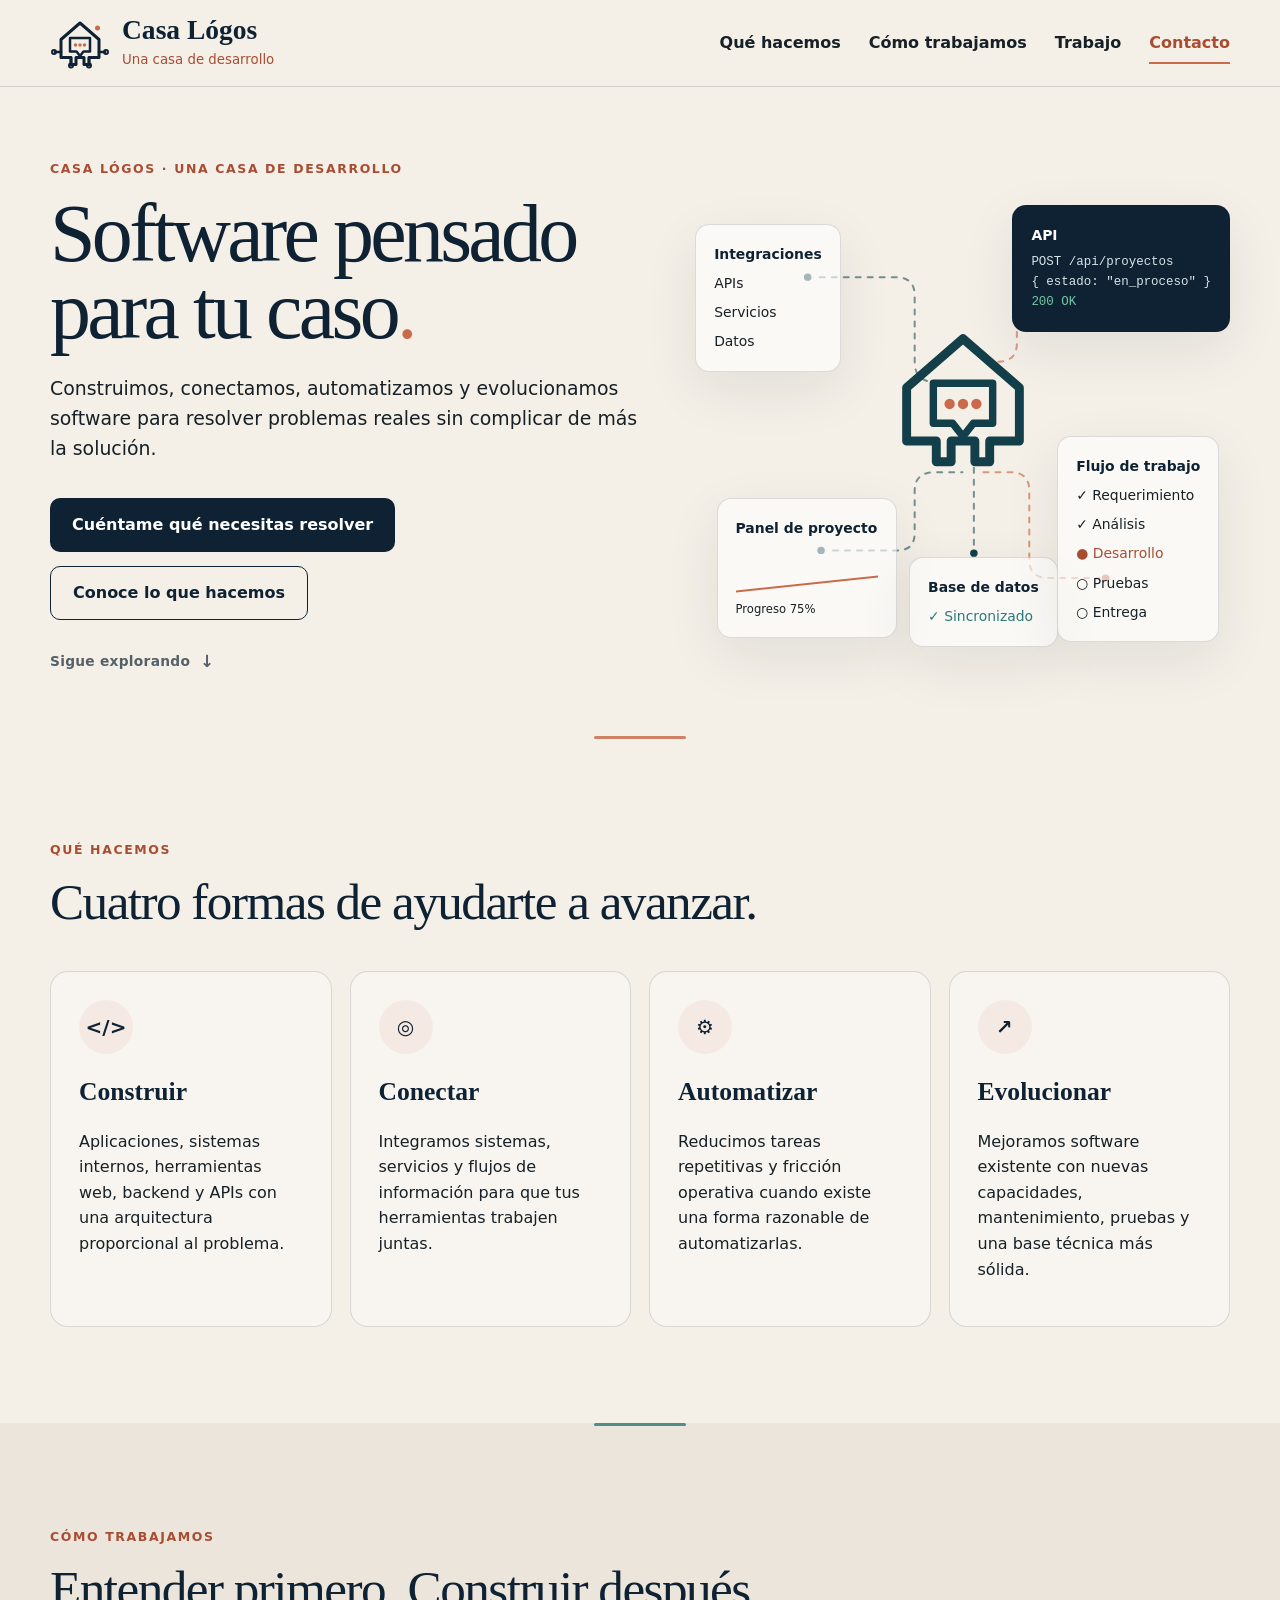
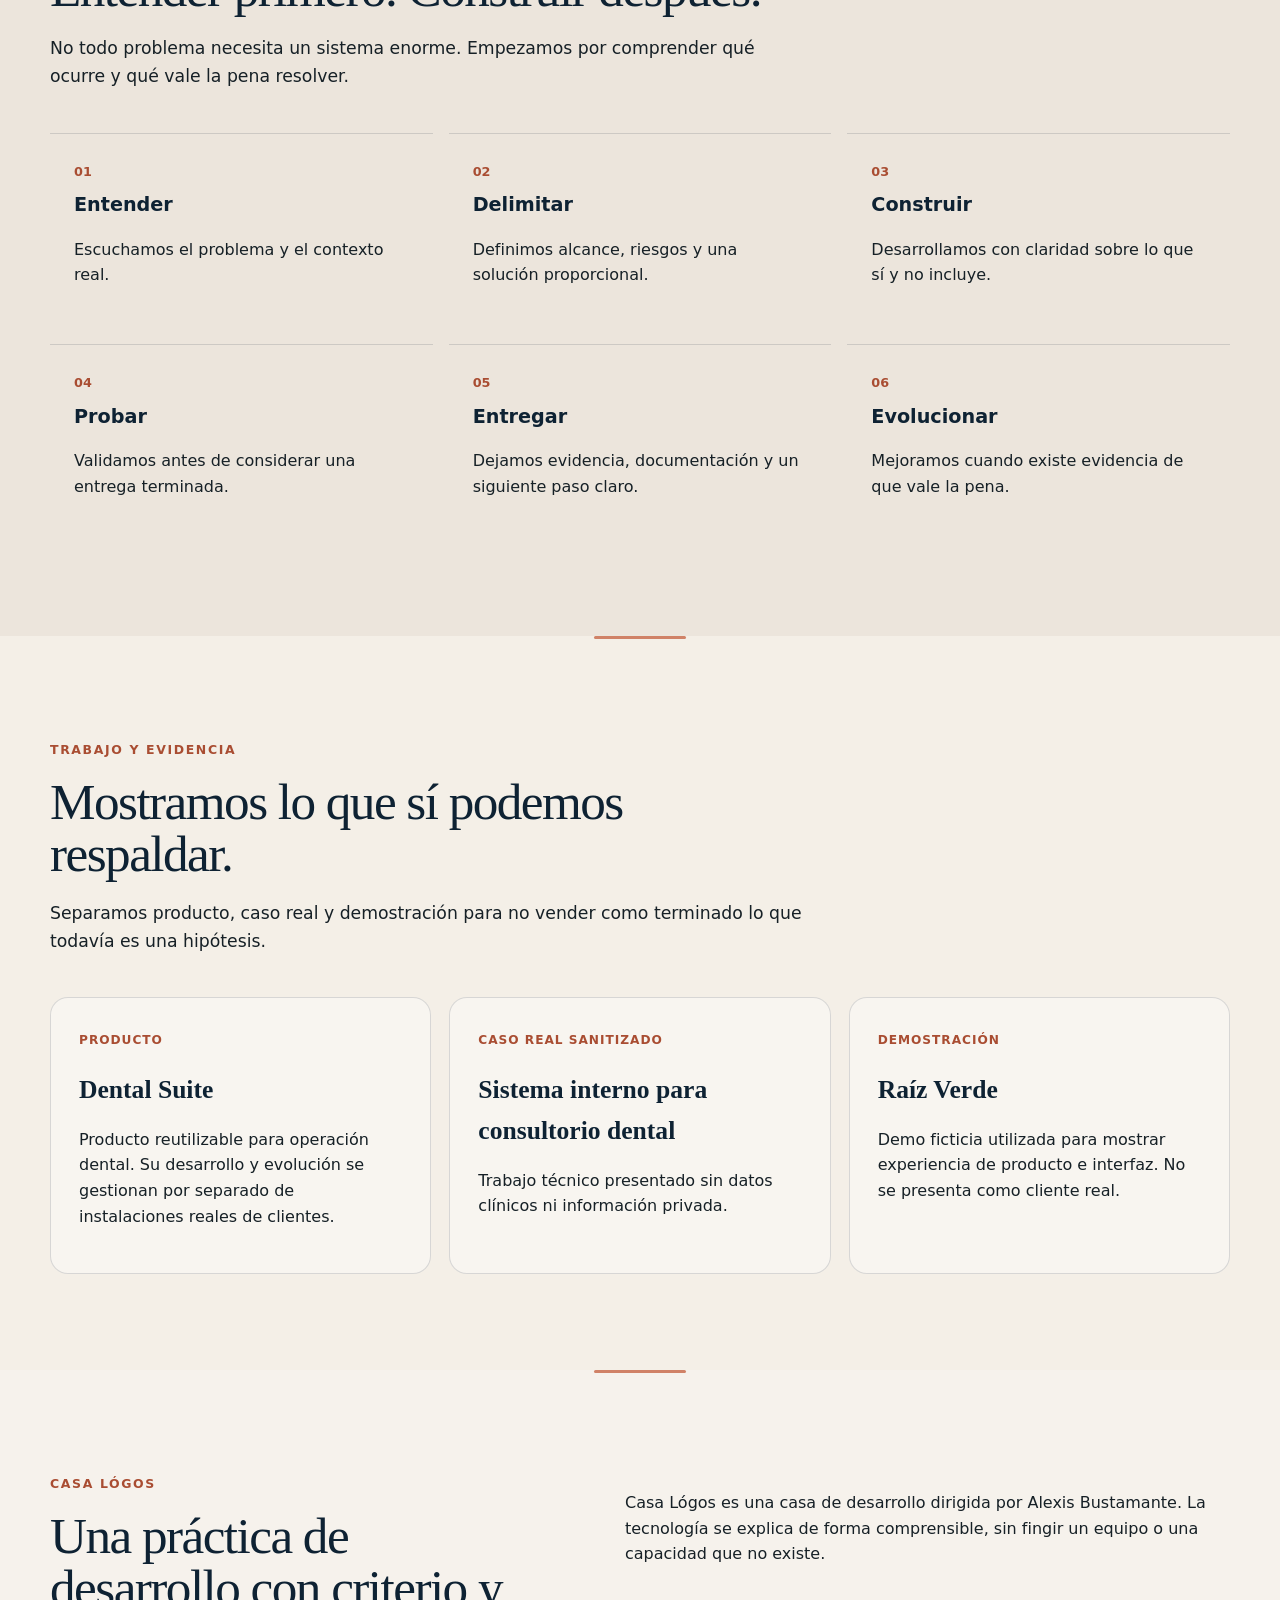
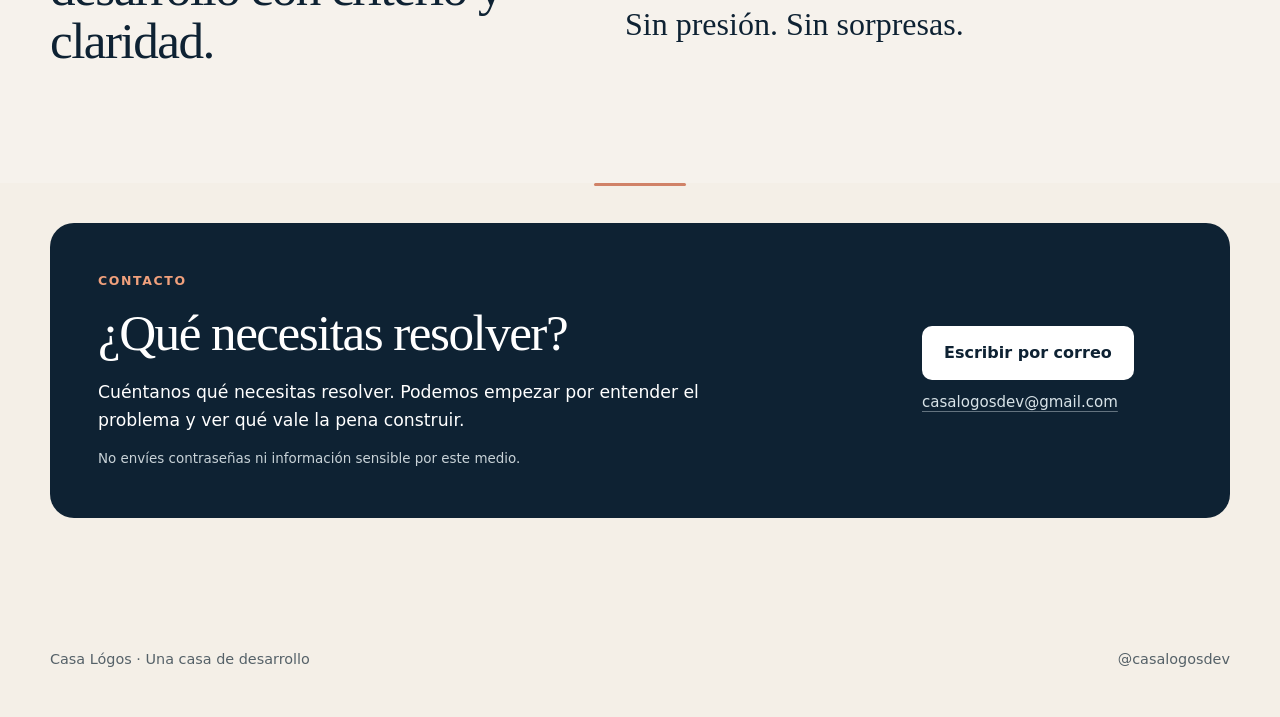
==== commit f38cbc5b: "refine: remove redundant email link" ====
--- a/index.html
+++ b/index.html
@@ -152,8 +152,8 @@
 <p class="contact-note">No envíes contraseñas ni información sensible por este medio.</p>
 </div>
 <div class="contact-actions">
-<a class="contact-action" href="mailto:casalogosdev@gmail.com?subject=Consulta%20desde%20Casa%20L%C3%B3gos">Escribir a Casa Lógos</a>
-<a class="contact-email" href="mailto:casalogosdev@gmail.com">casalogosdev@gmail.com</a>
+<a class="contact-action" href="mailto:casalogosdev@gmail.com?subject=Consulta%20desde%20Casa%20L%C3%B3os">Escribir por correo</a>
+<span class="contact-email">casalogosdev@gmail.com</span>
 </div>
 </div>
 </section>
--- a/styles.css
+++ b/styles.css
@@ -88,10 +88,15 @@
 .about-grid{display:grid;grid-template-columns:.9fr 1.1fr;gap:80px}
 .principle{font-family:Georgia,"Times New Roman",serif;color:var(--navy);font-size:2rem}
 .contact{padding-top:40px}
-.contact-box{background:var(--navy);color:white;border-radius:24px;padding:48px;display:flex;justify-content:space-between;gap:30px;align-items:center}
+.contact-box{background:var(--navy);color:white;border-radius:24px;padding:48px;display:flex;justify-content:space-between;gap:40px;align-items:center}
+.contact-copy{max-width:680px}
 .contact-box h2{color:white}
 .contact-box .eyebrow{color:#f0a07c}
-.pending{border:1px solid rgba(255,255,255,.3);padding:14px 18px;border-radius:999px;white-space:nowrap}
+.contact-copy>p:not(.eyebrow):not(.contact-note){font-size:1.08rem;margin-bottom:14px}
+.contact-note{margin:0;color:#c9d3d8;font-size:.84rem}
+.contact-actions{display:flex;flex-direction:column;align-items:flex-start;gap:10px;min-width:260px}
+.contact-action{display:inline-flex;justify-content:center;align-items:center;min-height:54px;padding:0 22px;border-radius:10px;background:var(--white);color:var(--navy);font-weight:800;transition:transform .22s ease,box-shadow .22s ease}
+.contact-email{color:#d8e3e8;font-size:.94rem;text-decoration:underline;text-decoration-color:rgba(216,227,232,.42);text-underline-offset:4px}
 footer{padding:34px 0 46px}
 .footer-inner{display:flex;justify-content:space-between;gap:24px;color:#556168;font-size:.9rem}
 @keyframes scroll-cue{0%,100%{transform:translateY(0)}50%{transform:translateY(5px)}}
@@ -99,7 +104,7 @@
 .reveal-ready .reveal-target{opacity:0;transform:translateY(38px);filter:blur(3px)}
 .reveal-ready .reveal-target.is-visible{opacity:1;transform:none;filter:none;transition:opacity .72s cubic-bezier(.2,.7,.2,1),transform .72s cubic-bezier(.2,.7,.2,1),filter .72s ease}
 @media(hover:hover) and (pointer:fine){
-.btn:hover{transform:translateY(-2px);box-shadow:0 10px 24px rgba(14,34,51,.12)}
+.btn:hover,.contact-action:hover{transform:translateY(-2px);box-shadow:0 10px 24px rgba(14,34,51,.12)}
 .card,.work-card{transition:transform .22s ease,border-color .22s ease,background-color .22s ease}
 .card:hover,.work-card:hover{transform:translateY(-4px);border-color:rgba(201,107,75,.32);background:rgba(255,255,255,.52)}
 }
@@ -137,7 +142,9 @@
 .workflow{right:0;bottom:12%}
 .cards,.steps{grid-template-columns:1fr}
 .contact-box{padding:32px 24px;align-items:flex-start;flex-direction:column}
-.pending{white-space:normal}
+.contact-actions{width:100%;min-width:0}
+.contact-action{width:100%}
+.contact-email{overflow-wrap:anywhere}
 .footer-inner{flex-direction:column}
 }
 @media(max-width:360px){
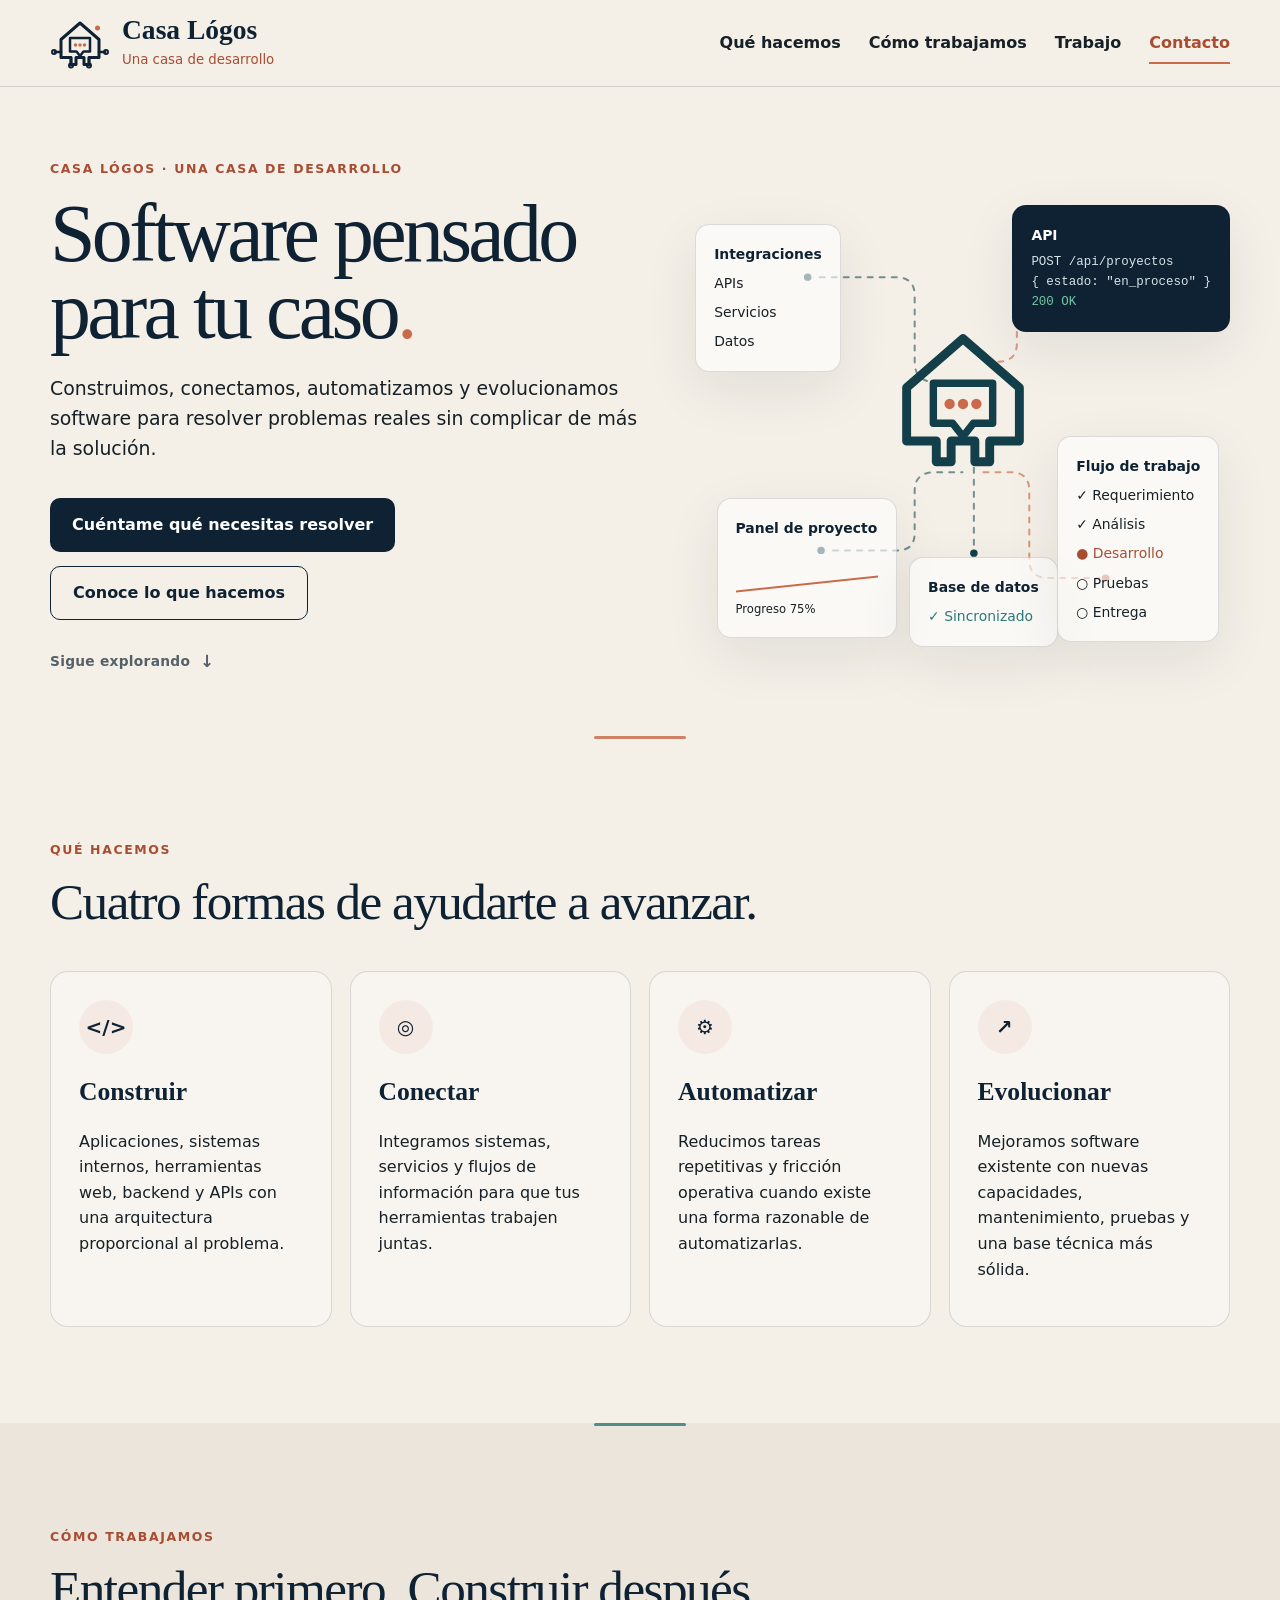
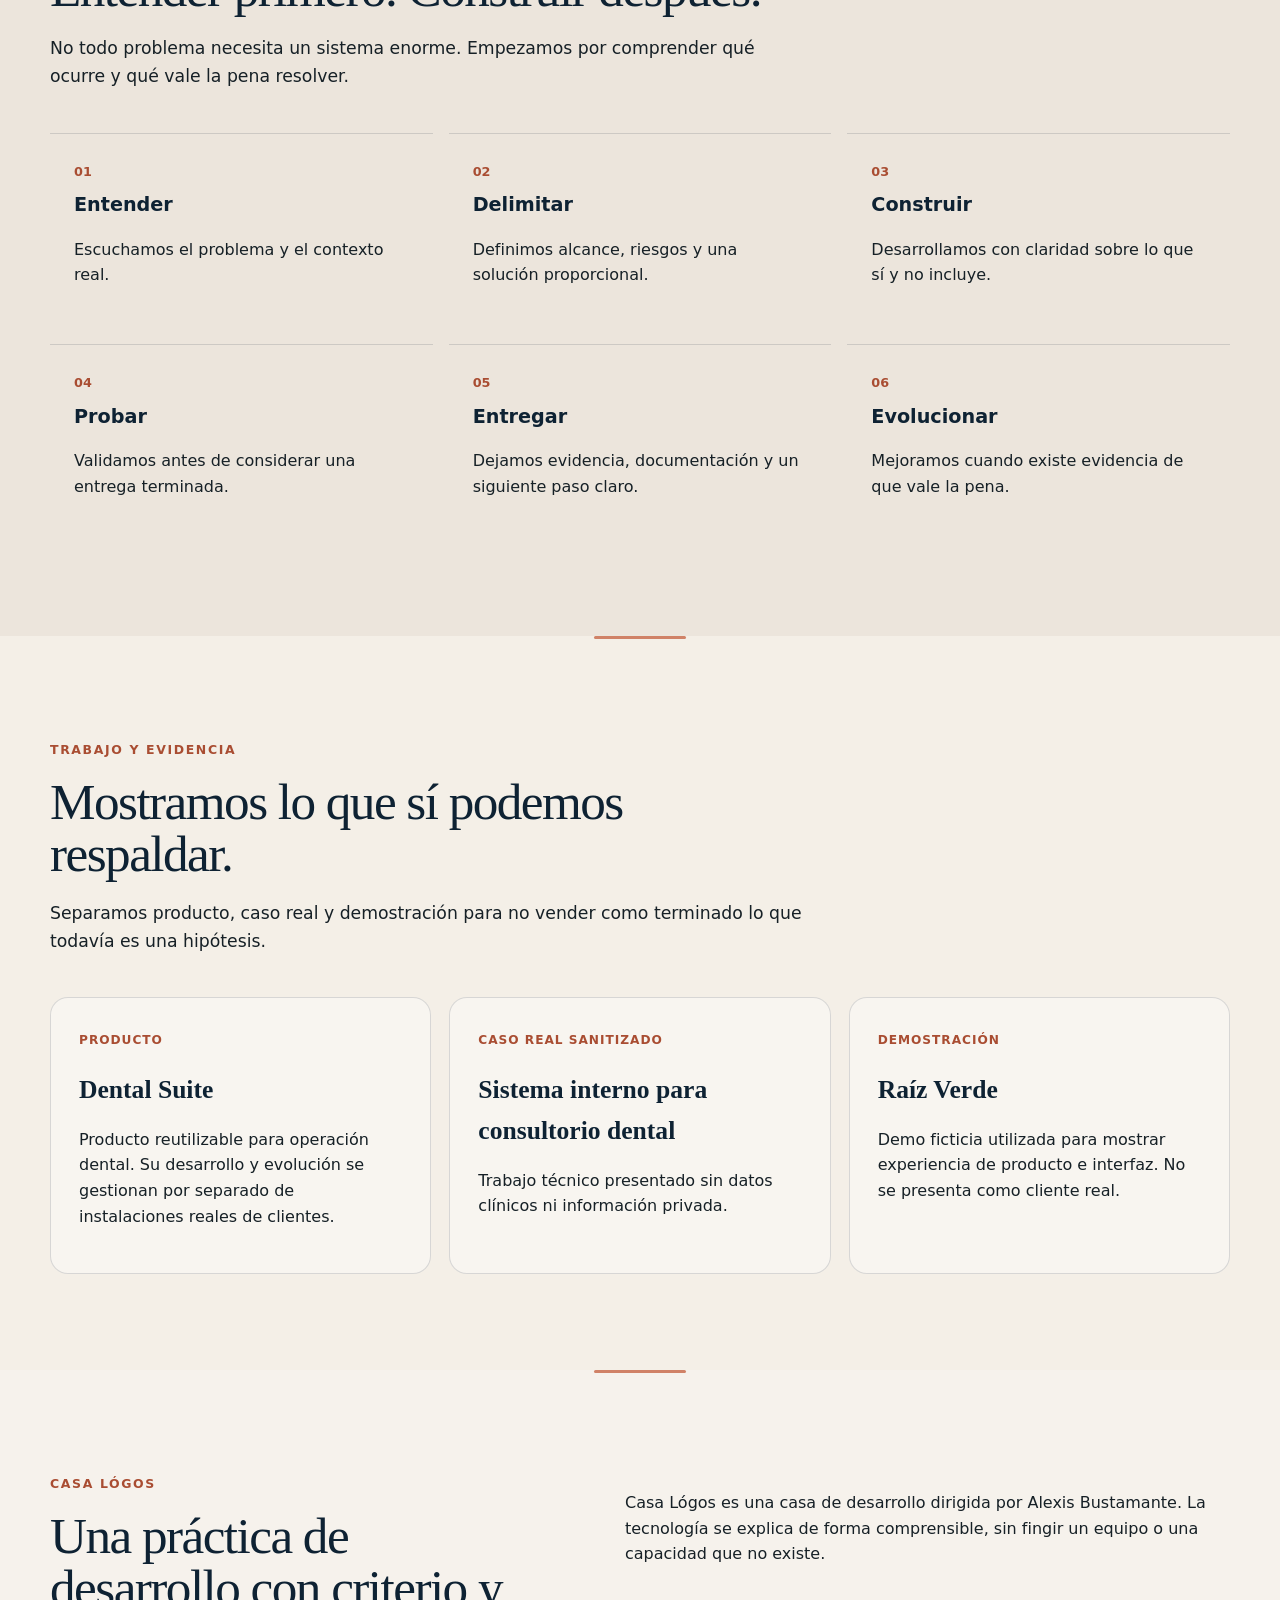
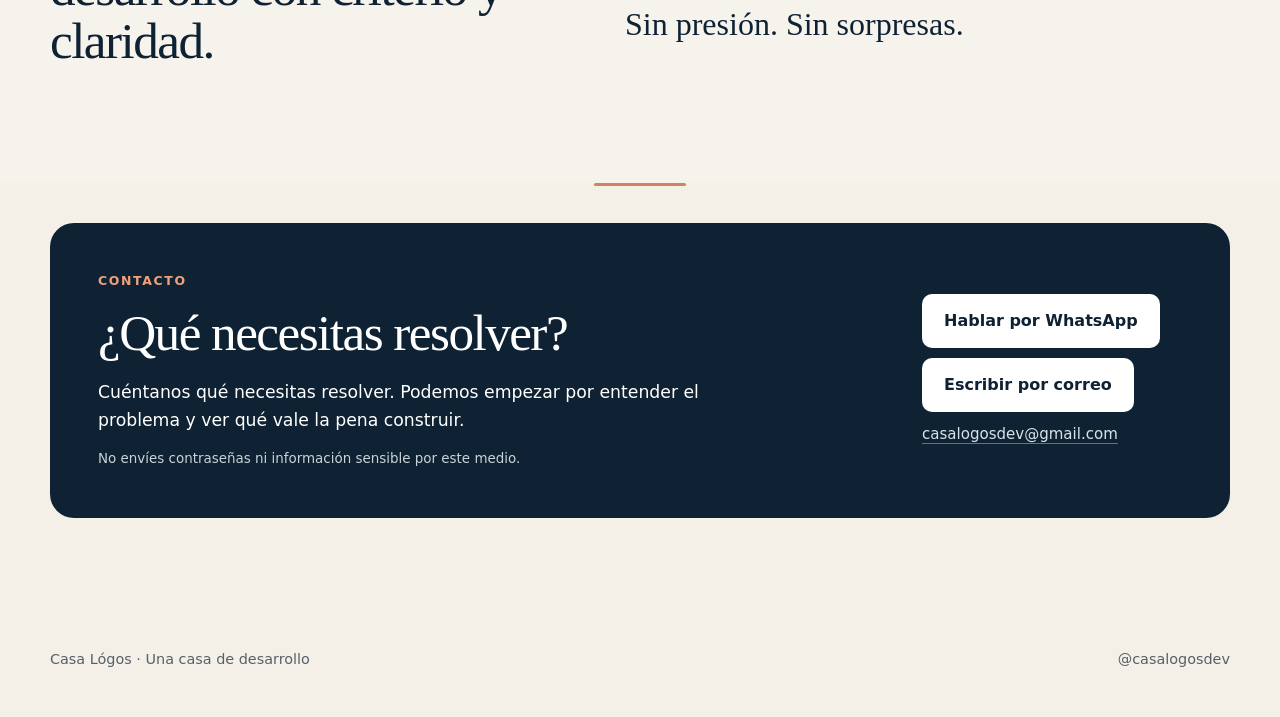
==== commit 9ef93e1c: "feat: add WhatsApp Business contact CTA" ====
--- a/index.html
+++ b/index.html
@@ -152,7 +152,8 @@
 <p class="contact-note">No envíes contraseñas ni información sensible por este medio.</p>
 </div>
 <div class="contact-actions">
-<a class="contact-action" href="mailto:casalogosdev@gmail.com?subject=Consulta%20desde%20Casa%20L%C3%B3os">Escribir por correo</a>
+<a class="contact-action contact-action-primary" href="https://wa.me/522298895406?text=Hola%2C%20vi%20Casa%20L%C3%B3gos%20y%20quisiera%20platicar%20sobre%20algo%20que%20necesito%20resolver." target="_blank" rel="noopener noreferrer">Hablar por WhatsApp</a>
+<a class="contact-action contact-action-secondary" href="mailto:casalogosdev@gmail.com?subject=Consulta%20desde%20Casa%20L%C3%B3gos">Escribir por correo</a>
 <span class="contact-email">casalogosdev@gmail.com</span>
 </div>
 </div>
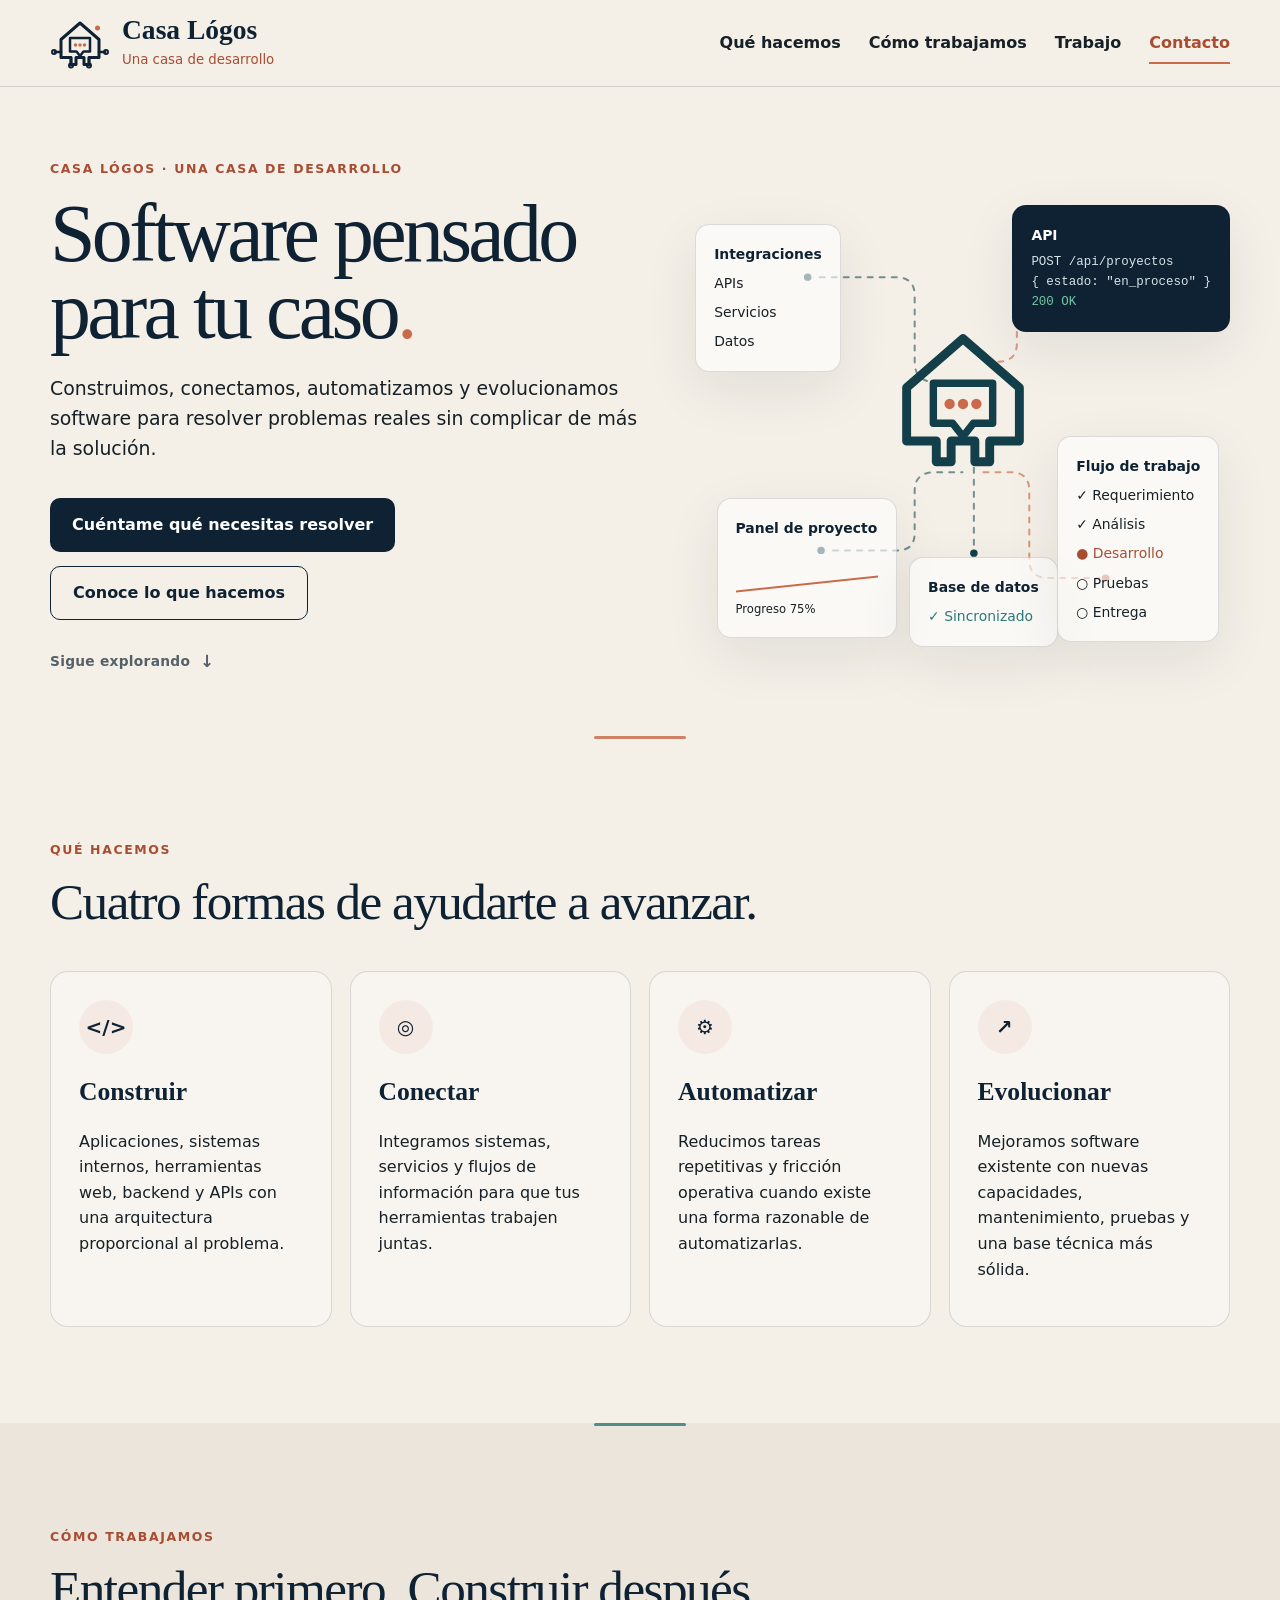
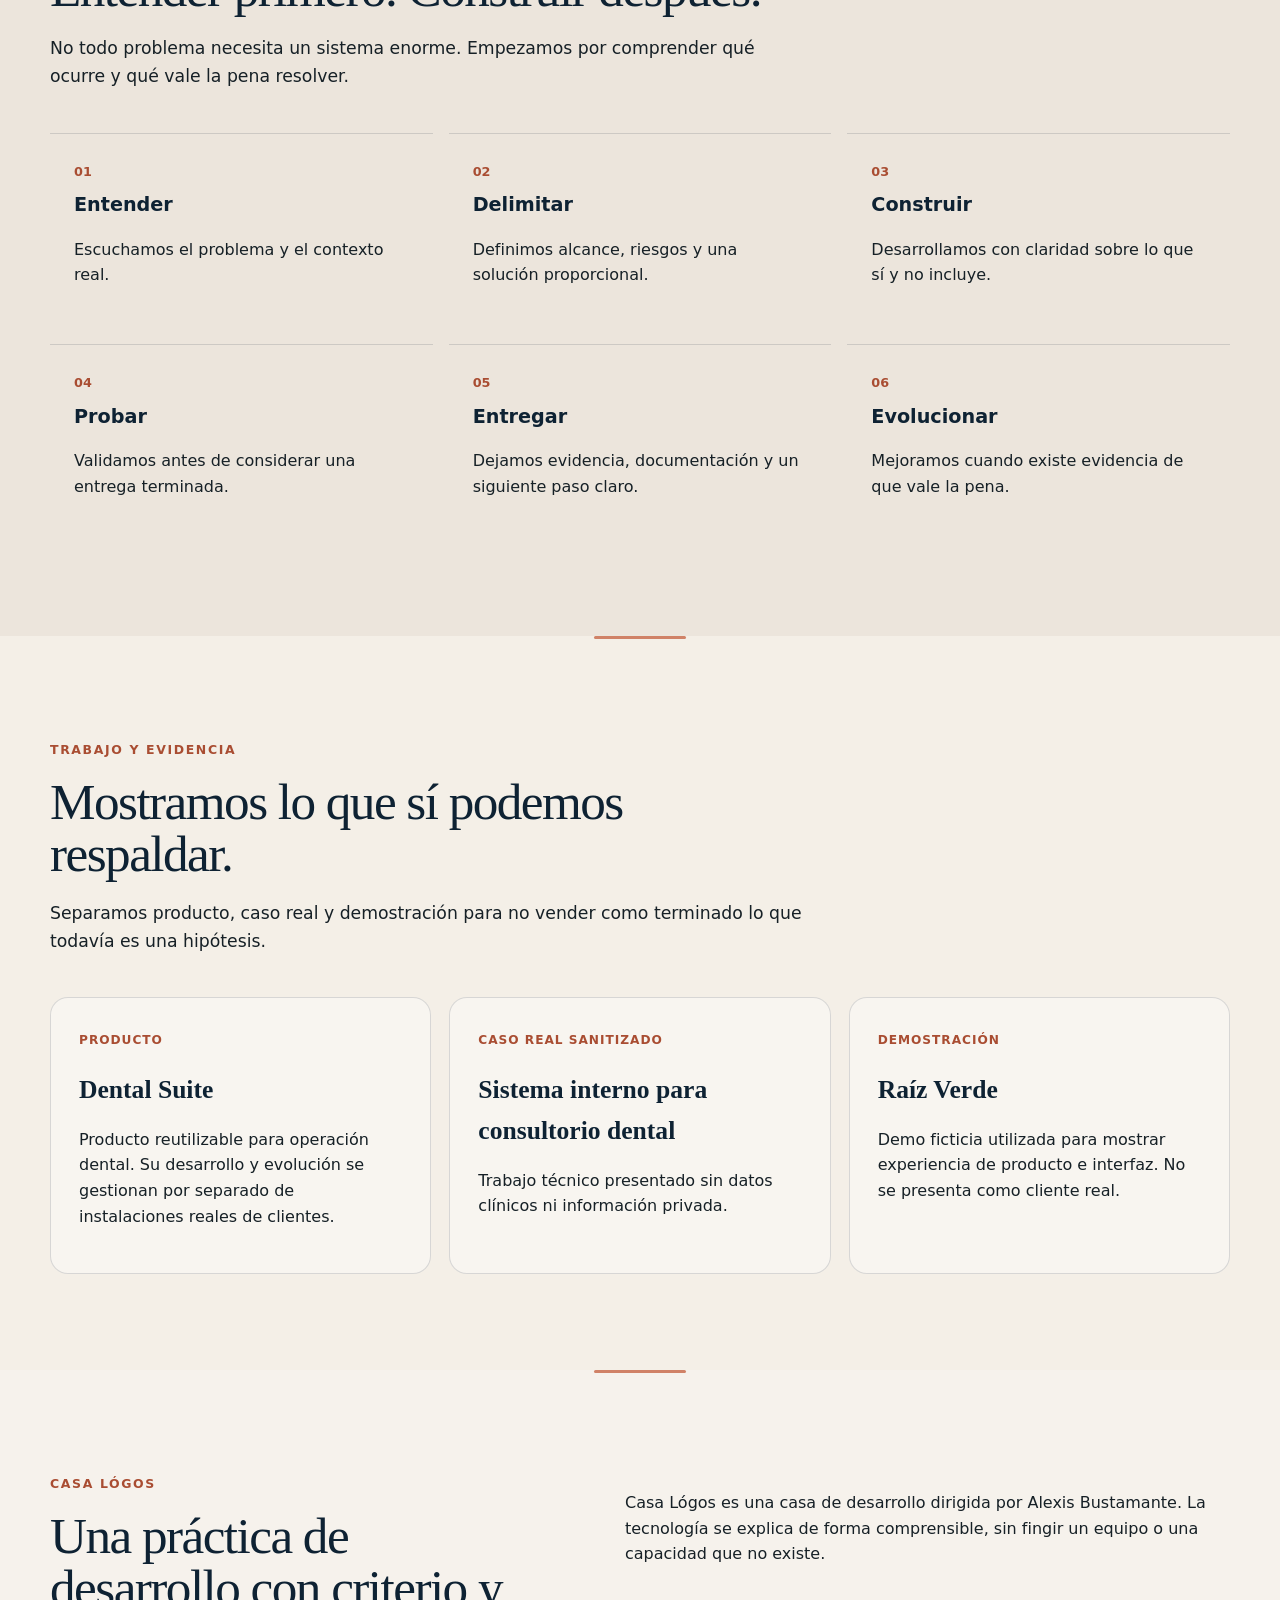
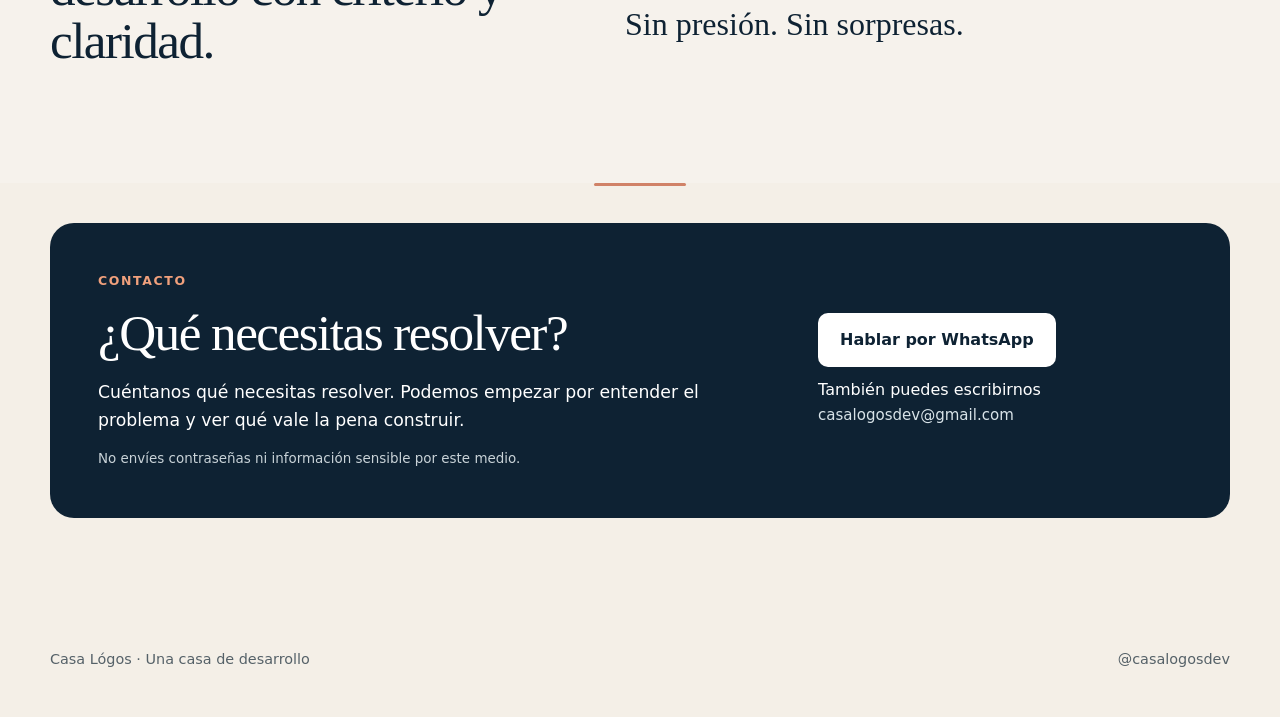
==== commit 93d2946c: "refine: simplify contact hierarchy" ====
--- a/index.html
+++ b/index.html
@@ -153,8 +153,10 @@
 </div>
 <div class="contact-actions">
 <a class="contact-action contact-action-primary" href="https://wa.me/522298895406?text=Hola%2C%20vi%20Casa%20L%C3%B3gos%20y%20quisiera%20platicar%20sobre%20algo%20que%20necesito%20resolver." target="_blank" rel="noopener noreferrer">Hablar por WhatsApp</a>
-<a class="contact-action contact-action-secondary" href="mailto:casalogosdev@gmail.com?subject=Consulta%20desde%20Casa%20L%C3%B3gos">Escribir por correo</a>
-<span class="contact-email">casalogosdev@gmail.com</span>
+<div class="contact-email-group">
+<span class="contact-email-label">También puedes escribirnos</span>
+<a class="contact-email" href="mailto:casalogosdev@gmail.com?subject=Consulta%20desde%20Casa%20L%C3%B3gos">casalogosdev@gmail.com</a>
+</div>
 </div>
 </div>
 </section>
--- a/styles.css
+++ b/styles.css
@@ -95,8 +95,10 @@
 .contact-copy>p:not(.eyebrow):not(.contact-note){font-size:1.08rem;margin-bottom:14px}
 .contact-note{margin:0;color:#c9d3d8;font-size:.84rem}
 .contact-actions{display:flex;flex-direction:column;align-items:flex-start;gap:10px;min-width:260px}
-.contact-action{display:inline-flex;justify-content:center;align-items:center;min-height:54px;padding:0 22px;border-radius:10px;background:var(--white);color:var(--navy);font-weight:800;transition:transform .22s ease,box-shadow .22s ease}
-.contact-email{color:#d8e3e8;font-size:.94rem;text-decoration:underline;text-decoration-color:rgba(216,227,232,.42);text-underline-offset:4px}
+.contact-action{display:inline-flex;justify-content:center;align-items:center;min-height:54px;padding:0 22px;border-radius:10px;font-weight:800;transition:transform .22s ease,box-shadow .22s ease,background-color .22s ease}
+.contact-action-primary{background:var(--white);color:var(--navy)}
+.contact-action-secondary{border:1px solid rgba(255,255,255,.34);color:var(--white);background:transparent}
+.contact-email{color:#d8e3e8;font-size:.94rem;overflow-wrap:anywhere}
 footer{padding:34px 0 46px}
 .footer-inner{display:flex;justify-content:space-between;gap:24px;color:#556168;font-size:.9rem}
 @keyframes scroll-cue{0%,100%{transform:translateY(0)}50%{transform:translateY(5px)}}
@@ -105,6 +107,7 @@
 .reveal-ready .reveal-target.is-visible{opacity:1;transform:none;filter:none;transition:opacity .72s cubic-bezier(.2,.7,.2,1),transform .72s cubic-bezier(.2,.7,.2,1),filter .72s ease}
 @media(hover:hover) and (pointer:fine){
 .btn:hover,.contact-action:hover{transform:translateY(-2px);box-shadow:0 10px 24px rgba(14,34,51,.12)}
+.contact-action-secondary:hover{background:rgba(255,255,255,.08)}
 .card,.work-card{transition:transform .22s ease,border-color .22s ease,background-color .22s ease}
 .card:hover,.work-card:hover{transform:translateY(-4px);border-color:rgba(201,107,75,.32);background:rgba(255,255,255,.52)}
 }
@@ -144,7 +147,6 @@
 .contact-box{padding:32px 24px;align-items:flex-start;flex-direction:column}
 .contact-actions{width:100%;min-width:0}
 .contact-action{width:100%}
-.contact-email{overflow-wrap:anywhere}
 .footer-inner{flex-direction:column}
 }
 @media(max-width:360px){
